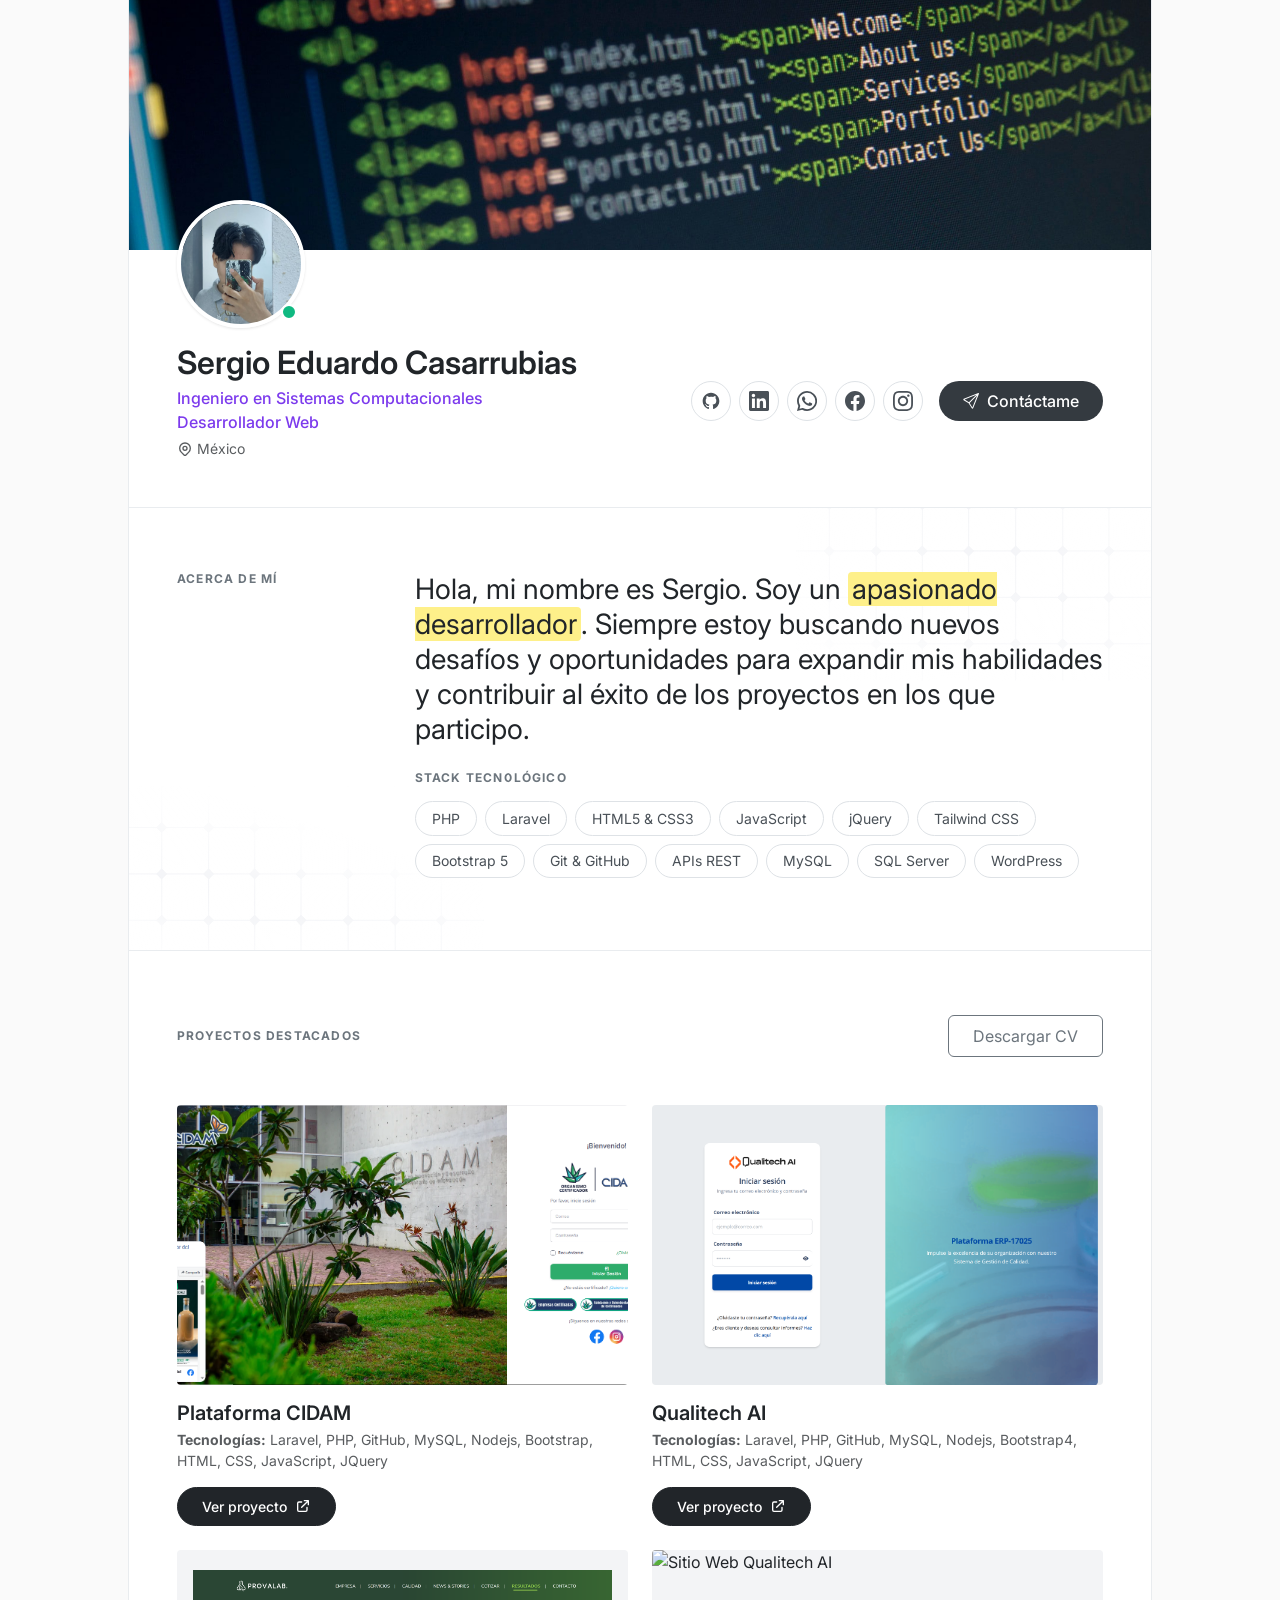
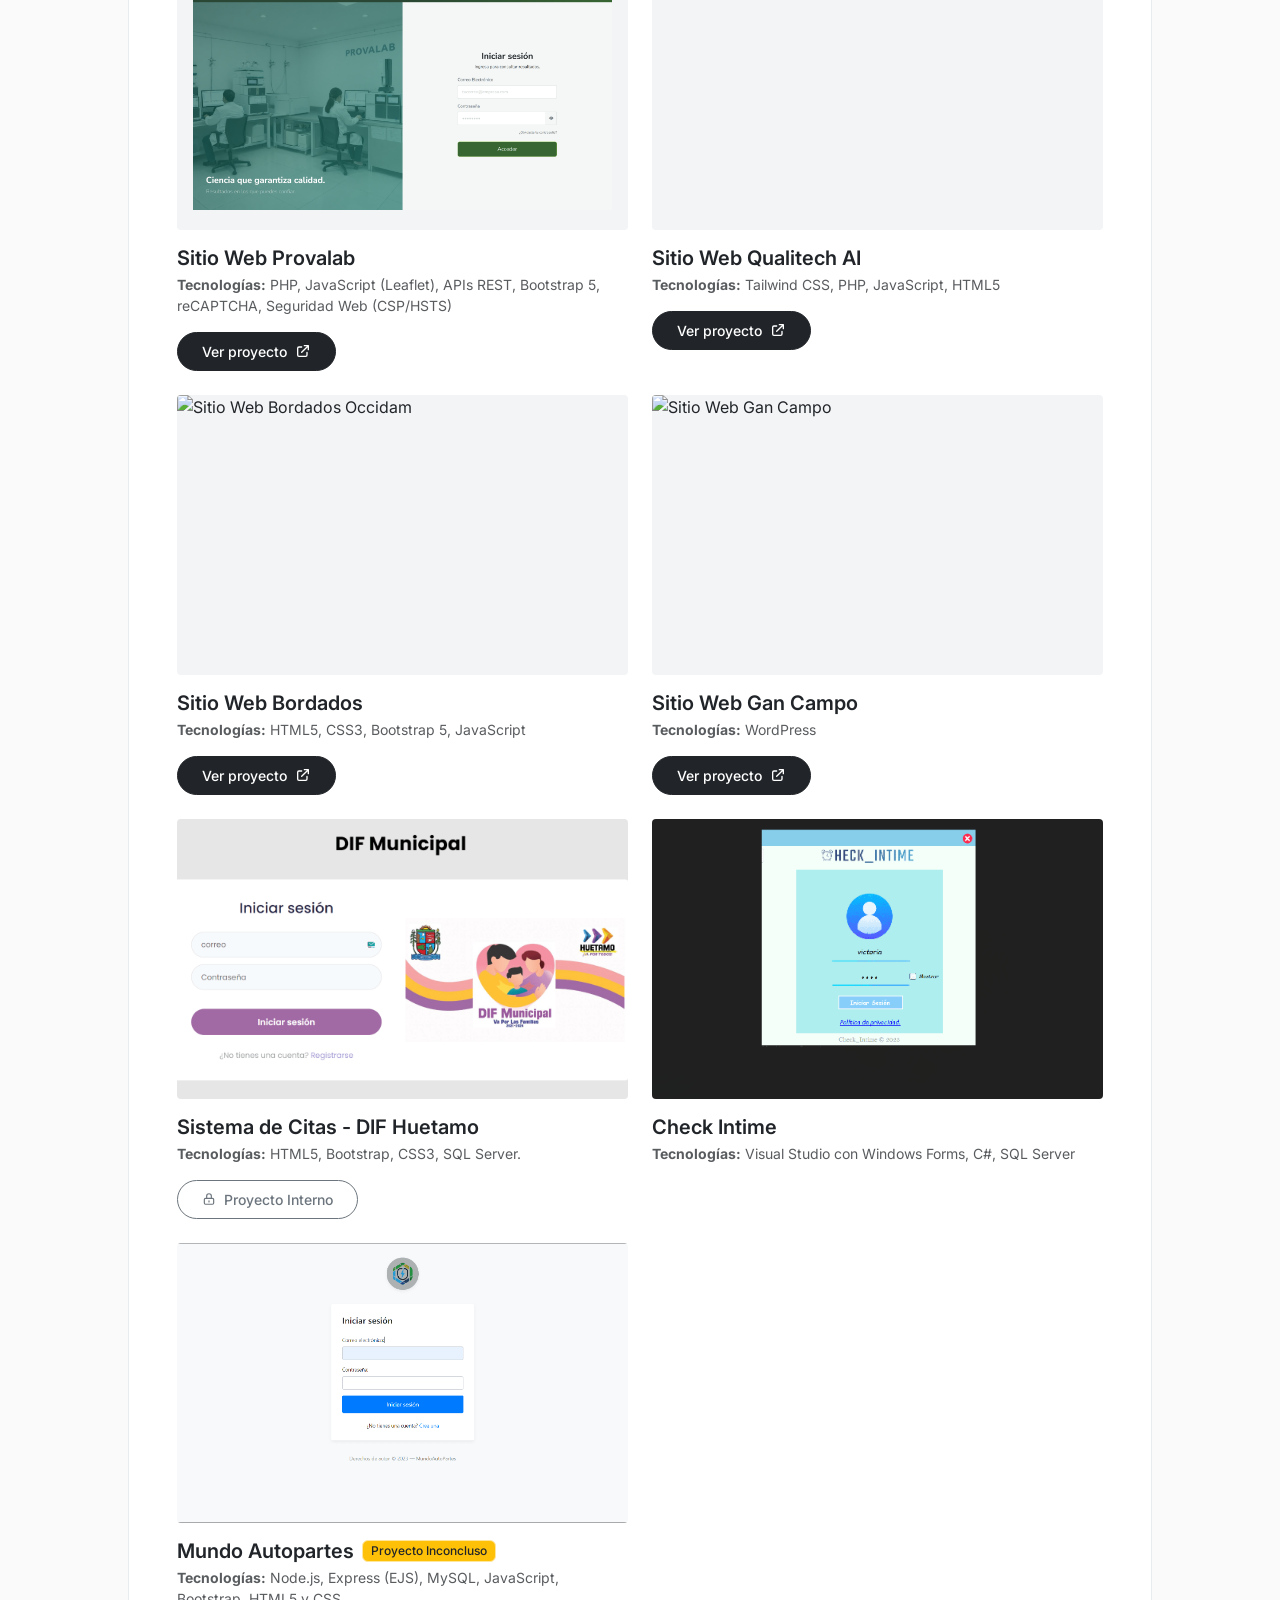
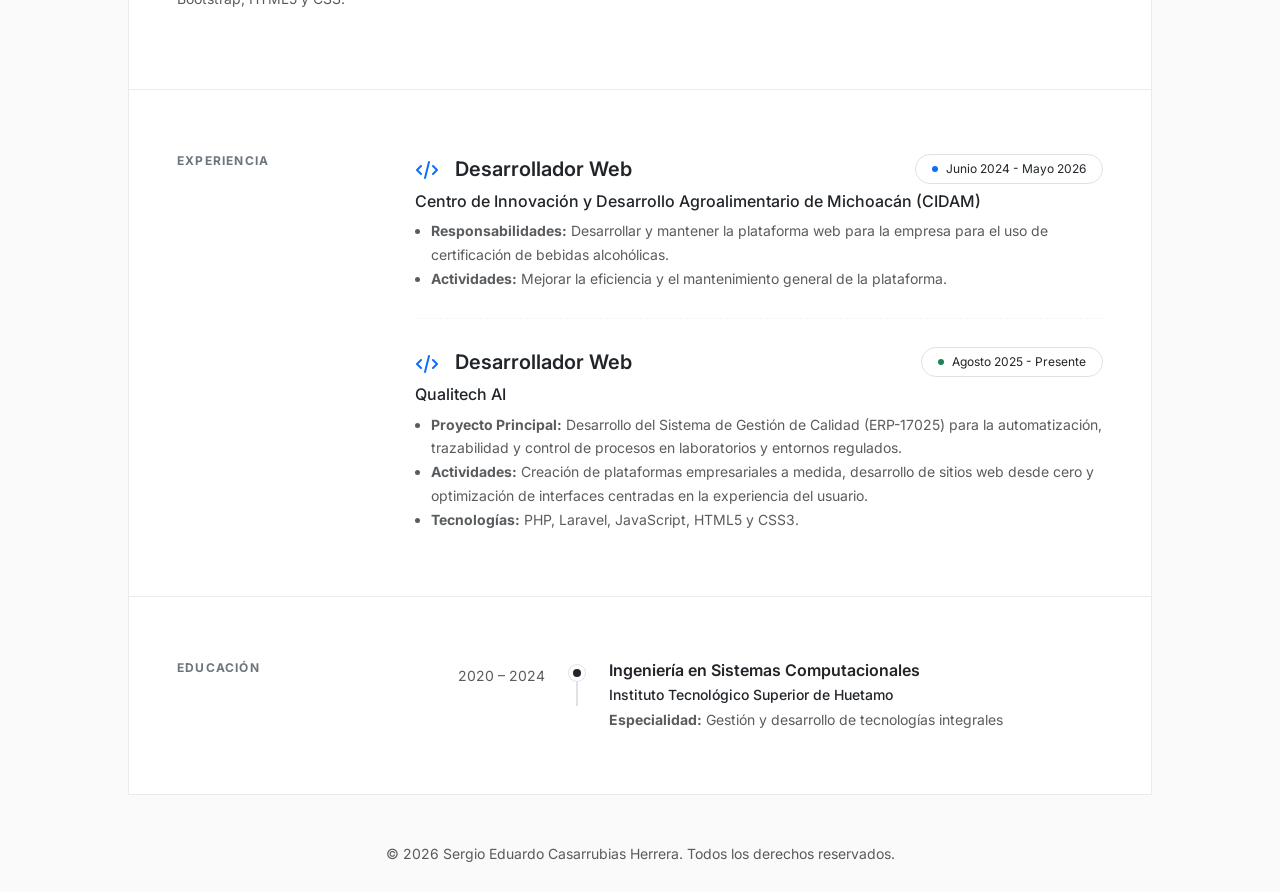
==== index.html @ b7f51602 "style buttons and hover" ====
<!DOCTYPE html>
<html lang="es">

<head>
    <meta charset="UTF-8">
    <meta name="viewport" content="width=device-width, initial-scale=1.0">
    <title>Portafolio - Sergio Eduardo</title>
    <link rel="icon" type="image/png" href="src/images/logo.png">

    <link href="https://cdn.jsdelivr.net/npm/bootstrap@5.3.2/dist/css/bootstrap.min.css" rel="stylesheet">

    <link href="https://fonts.googleapis.com/css2?family=Inter:wght@400;500;600;700&display=swap" rel="stylesheet">
    <link rel="stylesheet" href="src/styles/style.css">


</head>

<body>

    <main class="main-wrapper">

        <section class="border-bottom border-light-subtle">
            <img src="src/images/hero-sec/wallpaperbetter.com_1680x1050 (2).jpg" alt="Banner" class="hero-banner">

            <div class="px-4 px-md-5 pb-5">
                <div class="avatar-wrapper mb-3">
                    <img src="src/images/hero-sec/WhatsApp Image 2026-04-06 at 1.34.43 PM.jpeg" alt="Sergio Eduardo"
                        class="avatar-img rounded-circle">
                    <span class="status-dot rounded-circle"></span>
                </div>

                <div class="d-flex flex-column flex-md-row justify-content-between align-items-md-center gap-4">
                    <div>
                        <h1 class="fs-2 fw-semibold mb-1">Sergio Eduardo Casarrubias</h1>
                        <p class="text-purple fw-medium mb-1">
                            Ingeniero en Sistemas Computacionales <br>Desarrollador Web
                        </p>
                        <!--  <p class="text-purple fw-medium mb-1">Desarrollador Web</p> -->
                        <p class="text-muted small d-flex align-items-center gap-1 mb-0">
                            <svg width="16" height="16" fill="none" stroke="currentColor" viewBox="0 0 24 24">
                                <path stroke-linecap="round" stroke-linejoin="round" stroke-width="2"
                                    d="M17.657 16.657L13.414 20.9a1.998 1.998 0 01-2.827 0l-4.243-4.243a8 8 0 1111.314 0z">
                                </path>
                                <path stroke-linecap="round" stroke-linejoin="round" stroke-width="2"
                                    d="M15 11a3 3 0 11-6 0 3 3 0 016 0z"></path>
                            </svg>
                            México
                        </p>
                    </div>

                    <div class="d-flex align-items-center gap-2 flex-wrap flex-md-nowrap">

                        <a href="https://github.com/Sergio-eduardo500" target="_blank" class="social-btn"
                            title="GitHub">
                            <svg width="20" height="20" fill="currentColor" viewBox="0 0 24 24">
                                <path fill-rule="evenodd" clip-rule="evenodd"
                                    d="M12 2C6.477 2 2 6.477 2 12c0 4.42 2.865 8.166 6.839 9.489.5.092.682-.217.682-.482 0-.237-.008-.866-.013-1.699-2.782.603-3.369-1.34-3.369-1.34-.454-1.156-1.11-1.462-1.11-1.462-.908-.62.069-.608.069-.608 1.003.07 1.531 1.03 1.531 1.03.892 1.529 2.341 1.087 2.91.831.092-.646.35-1.086.636-1.336-2.22-.253-4.555-1.11-4.555-4.943 0-1.091.39-1.984 1.029-2.683-.103-.253-.446-1.27.098-2.647 0 0 .84-.269 2.75 1.025A9.578 9.578 0 0112 6.836c.85.004 1.705.114 2.504.336 1.909-1.294 2.747-1.025 2.747-1.025.546 1.377.203 2.394.1 2.647.64.699 1.028 1.592 1.028 2.683 0 3.842-2.339 4.687-4.566 4.935.359.309.678.919.678 1.852 0 1.336-.012 2.415-.012 2.743 0 .267.18.578.688.48C19.138 20.161 22 16.418 22 12c0-5.523-4.477-10-10-10z" />
                            </svg>
                        </a>

                        <a href="https://linkedin.com/in/sergio-casarrubias500" target="_blank" class="social-btn"
                            title="LinkedIn">
                            <svg width="20" height="20" fill="currentColor" viewBox="0 0 24 24">
                                <path
                                    d="M20.447 20.452h-3.554v-5.569c0-1.328-.027-3.037-1.852-3.037-1.853 0-2.136 1.445-2.136 2.939v5.667H9.351V9h3.414v1.561h.046c.477-.9 1.637-1.85 3.37-1.85 3.601 0 4.267 2.37 4.267 5.455v6.286zM5.337 7.433c-1.144 0-2.063-.926-2.063-2.065 0-1.138.92-2.063 2.063-2.063 1.14 0 2.064.925 2.064 2.063 0 1.139-.925 2.065-2.064 2.065zm1.782 13.019H3.555V9h3.564v11.452zM22.225 0H1.771C.792 0 0 .774 0 1.729v20.542C0 23.227.792 24 1.771 24h20.451C23.2 24 24 23.227 24 22.271V1.729C24 .774 23.2 0 22.222 0h.003z" />
                            </svg>
                        </a>
                        <a href="https://wa.me/5214351205089" target="_blank" class="social-btn" title="WhatsApp">
                            <svg width="20" height="20" fill="currentColor" viewBox="0 0 24 24">
                                <path
                                    d="M20.52 3.48A11.94 11.94 0 0012.06 0C5.4 0 .01 5.39.01 12.05c0 2.12.55 4.18 1.6 6L0 24l6.13-1.6a12.02 12.02 0 005.93 1.52h.01c6.66 0 12.05-5.39 12.05-12.05 0-3.22-1.25-6.25-3.6-8.39zM12.07 21.9h-.01a9.9 9.9 0 01-5.05-1.39l-.36-.21-3.64.95.97-3.55-.24-.37a9.86 9.86 0 01-1.52-5.28C2.22 6.6 6.62 2.2 12.06 2.2c2.65 0 5.14 1.03 7.01 2.9a9.86 9.86 0 012.9 7c0 5.45-4.4 9.85-9.9 9.85zm5.44-7.36c-.3-.15-1.77-.87-2.05-.97-.27-.1-.47-.15-.67.15-.2.3-.77.97-.94 1.17-.17.2-.35.22-.65.07-.3-.15-1.26-.46-2.4-1.46-.89-.79-1.49-1.76-1.67-2.06-.17-.3-.02-.46.13-.61.14-.14.3-.35.45-.52.15-.17.2-.3.3-.5.1-.2.05-.37-.02-.52-.07-.15-.67-1.6-.92-2.2-.24-.58-.49-.5-.67-.51h-.57c-.2 0-.52.07-.8.37-.27.3-1.05 1.02-1.05 2.48s1.08 2.87 1.23 3.07c.15.2 2.12 3.24 5.14 4.54.72.31 1.28.5 1.72.64.72.23 1.38.2 1.9.12.58-.09 1.77-.72 2.02-1.42.25-.7.25-1.3.17-1.42-.07-.12-.27-.2-.57-.35z" />
                            </svg>
                        </a>
                        <a href="https://facebook.com/sergiocasarrubias500" target="_blank" class="social-btn"
                            title="Facebook">
                            <svg width="20" height="20" fill="currentColor" viewBox="0 0 24 24">
                                <path
                                    d="M24 12.073c0-6.627-5.373-12-12-12s-12 5.373-12 12c0 5.99 4.388 10.954 10.125 11.854v-8.385H7.078v-3.47h3.047V9.43c0-3.007 1.792-4.669 4.533-4.669 1.312 0 2.686.235 2.686.235v2.953H15.83c-1.491 0-1.956.925-1.956 1.874v2.25h3.328l-.532 3.47h-2.796v8.385C19.612 23.027 24 18.062 24 12.073z" />
                            </svg>
                        </a>

                        <a href="https://instagram.com/sergiokasa5" target="_blank" class="social-btn"
                            title="Instagram">
                            <svg width="20" height="20" fill="currentColor" viewBox="0 0 24 24">
                                <path
                                    d="M12 2.163c3.204 0 3.584.012 4.85.07 3.252.148 4.771 1.691 4.919 4.919.058 1.265.069 1.645.069 4.849 0 3.205-.012 3.584-.069 4.849-.149 3.225-1.664 4.771-4.919 4.919-1.266.058-1.644.07-4.85.07-3.204 0-3.584-.012-4.849-.07-3.26-.149-4.771-1.699-4.919-4.92-.058-1.265-.07-1.644-.07-4.849 0-3.204.013-3.583.07-4.849.149-3.227 1.664-4.771 4.919-4.919 1.266-.057 1.645-.069 4.849-.069zm0-2.163c-3.259 0-3.667.014-4.947.072-4.358.2-6.78 2.618-6.98 6.98-.059 1.281-.073 1.689-.073 4.948 0 3.259.014 3.668.072 4.948.2 4.358 2.618 6.78 6.98 6.98 1.281.058 1.689.072 4.948.072 3.259 0 3.668-.014 4.948-.072 4.354-.2 6.782-2.618 6.979-6.98.059-1.28.073-1.689.073-4.948 0-3.259-.014-3.667-.072-4.947-.196-4.354-2.617-6.78-6.979-6.98-1.281-.059-1.69-.073-4.949-.073zm0 5.838c-3.403 0-6.162 2.759-6.162 6.162s2.759 6.163 6.162 6.163 6.162-2.759 6.162-6.163c0-3.403-2.759-6.162-6.162-6.162zm0 10.162c-2.209 0-4-1.79-4-4 0-2.209 1.791-4 4-4s4 1.791 4 4c0 2.21-1.791 4-4 4zm6.406-11.845c-.796 0-1.441.645-1.441 1.44s.645 1.44 1.441 1.44c.795 0 1.439-.645 1.439-1.44s-.644-1.44-1.439-1.44z" />
                            </svg>
                        </a>


                       <a href="mailto:sergiocasarrubias500@gmail.com" class="btn-contacto ms-2">
                            <svg width="16" height="16" fill="currentColor" viewBox="0 0 16 16">
                                <path
                                    d="M15.854.146a.5.5 0 0 1 .11.54l-5.819 14.547a.75.75 0 0 1-1.329.124l-3.178-4.995L.643 7.184a.75.75 0 0 1 .124-1.33L15.314.037a.5.5 0 0 1 .54.11ZM6.636 10.07l2.761 4.338L14.13 2.576 6.636 10.07Zm6.787-8.201L1.591 6.602l4.339 2.76 7.494-7.493Z" />
                            </svg>
                            Contáctame
                        </a>
                    </div>

                </div>
            </div>
        </section>

        <section class="section-padding border-bottom border-light-subtle bg-about-me">
            <div class="row">
                <div class="col-12 col-md-3 mb-4 mb-md-0">
                    <h2 class="section-title">
                        Acerca de mí
                    </h2>
                </div>
                <div class="col-12 col-md-9">
                    <p class="fs-3 text-dark lh-sm mb-4">
                        Hola, mi nombre es Sergio. Soy un <span class="bg-highlight">apasionado desarrollador</span>.
                        Siempre estoy buscando nuevos desafíos y oportunidades para expandir mis habilidades y
                        contribuir al éxito de los proyectos en los que participo.
                    </p>

                    <div>
                        <h3 class="section-title mb-3">Stack Tecnológico</h3>
                        <div class="d-flex flex-wrap">
                            <span class="service-tag">PHP</span>
                            <span class="service-tag">Laravel</span>
                            <span class="service-tag">HTML5 & CSS3</span>
                            <span class="service-tag">JavaScript</span>
                            <span class="service-tag">jQuery</span>
                            <span class="service-tag">Tailwind CSS</span>
                            <span class="service-tag">Bootstrap 5</span>
                            <span class="service-tag">Git & GitHub</span>
                            <span class="service-tag">APIs REST</span>
                            <span class="service-tag">MySQL</span>
                            <span class="service-tag">SQL Server</span>
                            <span class="service-tag">WordPress</span>
                        </div>
                    </div>
                </div>
            </div>
        </section>

        <section class="section-padding border-bottom border-light-subtle">
            <div
                class="d-flex flex-column flex-md-row justify-content-between align-items-start align-items-md-center mb-5 gap-3">
                <h2 class="section-title mb-0">Proyectos Destacados</h2>
                <a href="src/docs/CV_Sergio_Eduardo_2026.pdf" download
                    class="btn btn-outline-secondary rounded-2 px-4 py-2 text-decoration-none">
                    Descargar CV
                </a>
            </div>

            <div class="row g-4">

                <div class="col-12 col-md-6 work-card">
                    <div class="work-card-img-wrapper rounded-1 mb-3">
                        <img src="src/images/occidam_login.png" alt="Plataforma CIDAM" class="work-card-img">
                    </div>
                    <h3 class="fs-5 fw-semibold text-dark mb-1">Plataforma CIDAM</h3>
                    <p class="text-muted small mb-3"><strong>Tecnologías:</strong> Laravel, PHP, GitHub, MySQL, Nodejs,
                        Bootstrap, HTML, CSS,
                        JavaScript, JQuery</p>

                    <a href="https://occidam.com/login" target="_blank"
                        class="btn btn-dark rounded-pill btn-sm d-inline-flex align-items-center gap-2 px-4 py-2 text-decoration-none fw-medium">
                        Ver proyecto
                        <svg width="16" height="16" fill="none" stroke="currentColor" stroke-width="2"
                            viewBox="0 0 24 24">
                            <path stroke-linecap="round" stroke-linejoin="round"
                                d="M10 6H6a2 2 0 00-2 2v10a2 2 0 002 2h10a2 2 0 002-2v-4M14 4h6m0 0v6m0-6L10 14"></path>
                        </svg>
                    </a>
                </div>

                <div class="col-12 col-md-6 work-card">
                    <div class="work-card-img-wrapper rounded-1 mb-3">
                        <img src="src/images/qualitechai/sgc.qualitechai.com_login.png" alt="Qualitech AI"
                            class="work-card-img">
                    </div>
                    <h3 class="fs-5 fw-semibold text-dark mb-1">Qualitech AI</h3>
                    <p class="text-muted small mb-3"><strong>Tecnologías:</strong> Laravel, PHP, GitHub, MySQL, Nodejs,
                        Bootstrap4, HTML, CSS,
                        JavaScript, JQuery</p>

                    <a href="https://sgc.qualitechai.com/login" target="_blank"
                        class="btn btn-dark rounded-pill btn-sm d-inline-flex align-items-center gap-2 px-4 py-2 text-decoration-none fw-medium">
                        Ver proyecto
                        <svg width="16" height="16" fill="none" stroke="currentColor" stroke-width="2"
                            viewBox="0 0 24 24">
                            <path stroke-linecap="round" stroke-linejoin="round"
                                d="M10 6H6a2 2 0 00-2 2v10a2 2 0 002 2h10a2 2 0 002-2v-4M14 4h6m0 0v6m0-6L10 14"></path>
                        </svg>
                    </a>
                </div>

                <div class="col-12 col-md-6 work-card">
                    <div class="work-card-img-wrapper rounded-1 mb-3">
                        <img src="src/images/provalab/provalab.occidam.com_login.png" alt="Captura de Provalab"
                            class="work-card-img" style="object-fit: contain; padding: 1rem;">
                    </div>
                    <h3 class="fs-5 fw-semibold text-dark mb-1">Sitio Web Provalab</h3>
                    <p class="text-muted small mb-3">
                        <strong>Tecnologías:</strong> PHP, JavaScript (Leaflet), APIs REST, Bootstrap 5, reCAPTCHA,
                        Seguridad Web (CSP/HSTS)
                    </p>
                    <a href="https://provalab.occidam.com/" target="_blank"
                        class="btn btn-dark rounded-pill btn-sm d-inline-flex align-items-center gap-2 px-4 py-2 text-decoration-none fw-medium">
                        Ver proyecto
                        <svg width="16" height="16" fill="none" stroke="currentColor" stroke-width="2"
                            viewBox="0 0 24 24">
                            <path stroke-linecap="round" stroke-linejoin="round"
                                d="M10 6H6a2 2 0 00-2 2v10a2 2 0 002 2h10a2 2 0 002-2v-4M14 4h6m0 0v6m0-6L10 14"></path>
                        </svg>
                    </a>
                </div>


                <div class="col-12 col-md-6 work-card">
                    <div class="work-card-img-wrapper rounded-1 mb-3">
                        <img src="src/images/qualitechai/qualitechai.com_index.png" alt="Sitio Web Qualitech AI"
                            class="work-card-img">
                    </div>
                    <h3 class="fs-5 fw-semibold text-dark mb-1">Sitio Web Qualitech AI</h3>

                    <p class="text-muted small mb-3">
                        <strong>Tecnologías:</strong> Tailwind CSS, PHP, JavaScript, HTML5
                    </p>

                    <a href="https://qualitechai.com/" target="_blank"
                        class="btn btn-dark rounded-pill btn-sm d-inline-flex align-items-center gap-2 px-4 py-2 text-decoration-none fw-medium">
                        Ver proyecto
                        <svg width="16" height="16" fill="none" stroke="currentColor" stroke-width="2"
                            viewBox="0 0 24 24">
                            <path stroke-linecap="round" stroke-linejoin="round"
                                d="M10 6H6a2 2 0 00-2 2v10a2 2 0 002 2h10a2 2 0 002-2v-4M14 4h6m0 0v6m0-6L10 14"></path>
                        </svg>
                    </a>
                </div>

                <div class="col-12 col-md-6 work-card">
                    <div class="work-card-img-wrapper rounded-1 mb-3">
                        <img src="src/images/bordados/bordados.occidam.com_index.html.png"
                            alt="Sitio Web Bordados Occidam" class="work-card-img">
                    </div>
                    <h3 class="fs-5 fw-semibold text-dark mb-1">Sitio Web Bordados</h3>

                    <p class="text-muted small mb-3">
                        <strong>Tecnologías:</strong> HTML5, CSS3, Bootstrap 5, JavaScript
                    </p>

                    <a href="https://bordados.occidam.com/index.html" target="_blank"
                        class="btn btn-dark rounded-pill btn-sm d-inline-flex align-items-center gap-2 px-4 py-2 text-decoration-none fw-medium">
                        Ver proyecto
                        <svg width="16" height="16" fill="none" stroke="currentColor" stroke-width="2"
                            viewBox="0 0 24 24">
                            <path stroke-linecap="round" stroke-linejoin="round"
                                d="M10 6H6a2 2 0 00-2 2v10a2 2 0 002 2h10a2 2 0 002-2v-4M14 4h6m0 0v6m0-6L10 14"></path>
                        </svg>
                    </a>
                </div>

                <div class="col-12 col-md-6 work-card">
                    <div class="work-card-img-wrapper rounded-1 mb-3">
                        <img src="src/images/gan_campo/gancampo.com.png" alt="Sitio Web Gan Campo"
                            class="work-card-img">
                    </div>
                    <h3 class="fs-5 fw-semibold text-dark mb-1">Sitio Web Gan Campo</h3>

                    <p class="text-muted small mb-3">
                        <strong>Tecnologías:</strong> WordPress
                    </p>

                    <a href="https://gancampo.com/" target="_blank"
                        class="btn btn-dark rounded-pill btn-sm d-inline-flex align-items-center gap-2 px-4 py-2 text-decoration-none fw-medium">
                        Ver proyecto
                        <svg width="16" height="16" fill="none" stroke="currentColor" stroke-width="2"
                            viewBox="0 0 24 24">
                            <path stroke-linecap="round" stroke-linejoin="round"
                                d="M10 6H6a2 2 0 00-2 2v10a2 2 0 002 2h10a2 2 0 002-2v-4M14 4h6m0 0v6m0-6L10 14"></path>
                        </svg>
                    </a>
                </div>

                <div class="col-12 col-md-6 work-card">
                    <div class="work-card-img-wrapper rounded-1 mb-3">
                        <img src="src/images/dif/login-dif.png" alt="Login Sistema DIF" class="work-card-img"
                            style="object-fit: cover;">
                    </div>
                    <h3 class="fs-5 fw-semibold text-dark mb-1">Sistema de Citas - DIF Huetamo</h3>
                    <!-- <p class="text-muted small mb-2">
                        Desarrollo de módulo para el registro y visualización de citas de los diferentes servicios de la
                        institución.
                    </p> -->
                    <p class="text-muted small mb-3">
                        <strong>Tecnologías:</strong> HTML5, Bootstrap, CSS3, SQL Server.
                    </p>
                    <span
                        class="btn btn-outline-secondary rounded-pill btn-sm d-inline-flex align-items-center gap-2 px-4 py-2 text-decoration-none fw-medium">
                        <svg width="14" height="14" fill="none" stroke="currentColor" stroke-width="2"
                            viewBox="0 0 24 24">
                            <path stroke-linecap="round" stroke-linejoin="round"
                                d="M12 15v2m-6 4h12a2 2 0 002-2v-6a2 2 0 00-2-2H6a2 2 0 00-2 2v6a2 2 0 002 2zm10-10V7a4 4 0 00-8 0v4h8z">
                            </path>
                        </svg>
                        Proyecto Interno
                    </span>
                </div>

                <div class="col-12 col-md-6 work-card" role="button">
                    <div class="work-card-img-wrapper rounded-1">
                        <img src="src/images/check/login_S.png" alt="Captura del Proyecto 3" class="work-card-img">
                    </div>
                    <h3 class="fs-5 fw-semibold text-dark mb-1">Check Intime</h3>
                    <p class="text-muted small"><strong>Tecnologías:</strong> Visual Studio con Windows Forms, C#, SQL
                        Server</p>
                    <!-- <a href="https://provalab.occidam.com/" target="_blank"
                        class="btn btn-dark rounded-pill btn-sm d-inline-flex align-items-center gap-2 px-4 py-2 text-decoration-none fw-medium">
                        Ver proyecto
                        <svg width="16" height="16" fill="none" stroke="currentColor" stroke-width="2"
                            viewBox="0 0 24 24">
                            <path stroke-linecap="round" stroke-linejoin="round"
                                d="M10 6H6a2 2 0 00-2 2v10a2 2 0 002 2h10a2 2 0 002-2v-4M14 4h6m0 0v6m0-6L10 14"></path>
                        </svg>
                    </a> -->
                </div>

                <div class="col-12 col-md-6 work-card">
                    <div class="work-card-img-wrapper rounded-1 mb-3">
                        <img src="src/images/Autopartes/login_mundoA.png" alt="Login Mundo Autopartes"
                            class="work-card-img" style="object-fit: cover;">
                    </div>

                    <div class="d-flex align-items-center gap-2 mb-1">
                        <h3 class="fs-5 fw-semibold text-dark mb-0">Mundo Autopartes</h3>
                        <span class="badge bg-warning text-dark border border-warning-subtle small fw-medium">Proyecto
                            Inconcluso</span>
                    </div>

                    <p class="text-muted small mb-3">
                        <strong>Tecnologías:</strong> Node.js, Express (EJS), MySQL, JavaScript, Bootstrap, HTML5 y CSS.
                    </p>

                    <!--  <a href="https://github.com/Sergio-eduardo500/TU_REPOSITORIO" target="_blank"
                        class="btn btn-dark rounded-pill btn-sm d-inline-flex align-items-center gap-2 px-4 py-2 text-decoration-none fw-medium">
                        <svg width="16" height="16" fill="currentColor" viewBox="0 0 24 24">
                            <path fill-rule="evenodd" clip-rule="evenodd"
                                d="M12 2C6.477 2 2 6.477 2 12c0 4.42 2.865 8.166 6.839 9.489.5.092.682-.217.682-.482 0-.237-.008-.866-.013-1.699-2.782.603-3.369-1.34-3.369-1.34-.454-1.156-1.11-1.462-1.11-1.462-.908-.62.069-.608.069-.608 1.003.07 1.531 1.03 1.531 1.03.892 1.529 2.341 1.087 2.91.831.092-.646.35-1.086.636-1.336-2.22-.253-4.555-1.11-4.555-4.943 0-1.091.39-1.984 1.029-2.683-.103-.253-.446-1.27.098-2.647 0 0 .84-.269 2.75 1.025A9.578 9.578 0 0112 6.836c.85.004 1.705.114 2.504.336 1.909-1.294 2.747-1.025 2.747-1.025.546 1.377.203 2.394.1 2.647.64.699 1.028 1.592 1.028 2.683 0 3.842-2.339 4.687-4.566 4.935.359.309.678.919.678 1.852 0 1.336-.012 2.415-.012 2.743 0 .267.18.578.688.48C19.138 20.161 22 16.418 22 12c0-5.523-4.477-10-10-10z" />
                        </svg>
                        Ver código en GitHub
                    </a> -->
                </div>


            </div>

        </section>

        <section class="section-padding border-bottom border-light-subtle">
            <div class="row">
                <div class="col-12 col-md-3 mb-4 mb-md-0">
                    <h2 class="section-title">Experiencia</h2>
                </div>

                <div class="col-12 col-md-9 d-flex flex-column gap-4">
                    <div>
                        <div
                            class="d-flex flex-column flex-md-row justify-content-between align-items-start align-items-md-center mb-2 gap-2">
                            <div class="d-flex align-items-center gap-3">
                                <div class="text-primary" style="width: 24px; height: 24px;">
                                    <svg fill="none" stroke="currentColor" stroke-width="2" viewBox="0 0 24 24">
                                        <path stroke-linecap="round" stroke-linejoin="round"
                                            d="M10 20l4-16m4 4l4 4-4 4M6 16l-4-4 4-4"></path>
                                    </svg>
                                </div>
                                <h3 class="fs-5 fw-semibold mb-0">Desarrollador Web</h3>
                            </div>
                            <span
                                class="badge bg-white text-dark border rounded-pill fw-normal px-3 py-2 d-flex align-items-center gap-2">
                                <span class="bg-primary rounded-circle" style="width: 6px; height: 6px;"></span>
                                Junio 2024 - Mayo 2026
                            </span>
                        </div>

                        <h4 class="fs-6 text-dark mb-2">Centro de Innovación y Desarrollo Agroalimentario de Michoacán
                            (CIDAM)</h4>

                        <ul class="text-muted small ps-3 mb-0" style="line-height: 1.7;">
                            <li><strong>Responsabilidades:</strong> Desarrollar y mantener la plataforma web para la
                                empresa para el uso de certificación de bebidas alcohólicas.</li>
                            <li><strong>Actividades:</strong> Mejorar la eficiencia y el mantenimiento general de la
                                plataforma.</li>
                        </ul>
                    </div>

                    <!-- section 2 -->
                    <hr class="border-secondary border-opacity-25 border-dashed my-1" style="border-style: dashed;">

                    <div>
                        <div
                            class="d-flex flex-column flex-md-row justify-content-between align-items-start align-items-md-center mb-2 gap-2">
                            <div class="d-flex align-items-center gap-3">
                                <div class="text-primary" style="width: 24px; height: 24px;">
                                    <svg fill="none" stroke="currentColor" stroke-width="2" viewBox="0 0 24 24">
                                        <path stroke-linecap="round" stroke-linejoin="round"
                                            d="M10 20l4-16m4 4l4 4-4 4M6 16l-4-4 4-4"></path>
                                    </svg>
                                </div>
                                <h3 class="fs-5 fw-semibold mb-0">Desarrollador Web</h3>
                            </div>
                            <span
                                class="badge bg-white text-dark border rounded-pill fw-normal px-3 py-2 d-flex align-items-center gap-2">
                                <span class="bg-success rounded-circle" style="width: 6px; height: 6px;"></span>
                                Agosto 2025 - Presente </span>
                        </div>
                        <h4 class="fs-6 text-dark mb-2">Qualitech AI</h4>
                        <ul class="text-muted small ps-3 mb-0" style="line-height: 1.7;">
                            <li><strong>Proyecto Principal:</strong> Desarrollo del Sistema de Gestión de Calidad
                                (ERP-17025) para la automatización, trazabilidad y control de procesos en laboratorios y
                                entornos regulados.</li>
                            <li><strong>Actividades:</strong> Creación de plataformas empresariales a medida, desarrollo
                                de sitios web desde cero y optimización de interfaces centradas en la experiencia del
                                usuario.</li>
                            <li><strong>Tecnologías:</strong> PHP, Laravel, JavaScript, HTML5 y CSS3.</li>
                        </ul>
                    </div>

                </div>
            </div>
        </section>


        <section class="section-padding border-bottom border-light-subtle">
            <div class="row">
                <div class="col-12 col-md-3 mb-4 mb-md-0">
                    <h2 class="section-title">Educación</h2>
                </div>
                <div class="col-12 col-md-9 timeline-container">
                    <div class="timeline-line"></div>

                    <div class="d-flex flex-column gap-5">
                        <div class="d-flex flex-column flex-md-row gap-2 gap-md-4">
                            <div class="text-muted small timeline-date text-md-end pt-1"
                                style="width: 130px; flex-shrink: 0;">2020 – 2024</div>
                            <div class="timeline-dot flex-shrink-0"></div>
                            <div>
                                <h4 class="fs-6 fw-semibold mb-1">Ingeniería en Sistemas Computacionales</h4>
                                <p class="text-dark fw-medium small mb-1">Instituto Tecnológico Superior de Huetamo</p>
                                <p class="text-muted small mb-0"><strong>Especialidad:</strong> Gestión y desarrollo de
                                    tecnologías integrales</p>
                            </div>
                        </div>
                    </div>
                </div>
            </div>
        </section>




    </main>
    <footer class="py-4 mt-4 text-center text-muted small">
        <p class="mb-1">&copy; 2026 Sergio Eduardo Casarrubias Herrera. Todos los derechos reservados.</p>
        <p class="mb-0">
        </p>
    </footer>

    <script src="https://cdn.jsdelivr.net/npm/bootstrap@5.3.2/dist/js/bootstrap.bundle.min.js"></script>
</body>

</html>
---- src/styles/style.css ----
body {
    font-family: 'Inter', sans-serif;
    background-color: #fafafa;
}

/* Contenedor principal que simula una página tipo documento */
.main-wrapper {
    max-width: 1024px;
    margin: 0 auto;
    background-color: #ffffff;
    border-left: 1px solid #e9ecef;
    border-right: 1px solid #e9ecef;
    min-height: 100vh;
}
.bg-about-me {
    background-image: url('../images/about-me/about-me-bg.svg');
    background-repeat: no-repeat;
    background-position: center center;
    background-size: cover;
}

/* Hero Image */
.hero-banner {
    height: 250px;
    width: 100%;
    object-fit: cover;
    background-color: #e9ecef;
}

/* Avatar */
.avatar-wrapper {
    margin-top: -64px;
    position: relative;
    display: inline-block;
}

.avatar-img {
    width: 128px;
    height: 128px;
    object-fit: cover;
    border: 4px solid #ffffff;
    box-shadow: 0 1px 3px rgba(0, 0, 0, 0.1);
}

.status-dot {
    width: 16px;
    height: 16px;
    background-color: #10b981;
    border: 2px solid #ffffff;
    position: absolute;
    bottom: 8px;
    right: 8px;
}

/* Tipografía y utilidades personalizadas */
.section-title {
    font-size: 0.75rem;
    font-weight: 700;
    letter-spacing: 0.1em;
    text-transform: uppercase;
    color: #6c757d;
}

.text-purple {
    color: #7C3AED;
}

.bg-highlight {
    background-color: #FEF08A;
    padding: 0 4px;
    border-radius: 4px;
}

.social-btn {
    width: 40px;
    height: 40px;
    display: flex;
    align-items: center;
    justify-content: center;
    border: 1px solid #dee2e6;
    color: #495057;
    border-radius: 50%;
    text-decoration: none;
    transition: all 0.25s ease;
    flex-shrink: 0;
    background: #fff;
}

.social-btn:hover {
    background-color: #f1f3f5;
    color: #212529;
    transform: translateY(-4px) scale(1.08); /* 👈 movimiento */
    box-shadow: 0 8px 18px rgba(0,0,0,0.15); /* 👈 profundidad */
    border-color: #ced4da;
}
.btn-contacto {
    background: #343a40; /* gris oscuro elegante */
    color: #fff;
    border: none;
    border-radius: 50px;
    padding: 0.5rem 1.5rem;
    display: inline-flex;
    align-items: center;
    gap: 0.5rem;
    font-weight: 500;
    text-decoration: none;
    transition: all 0.3s ease;
}

.btn-contacto:hover {
    background: #495057; /* gris más claro */
    transform: translateY(-3px) scale(1.03);
    box-shadow: 0 8px 18px rgba(0,0,0,0.2);
    color: #fff;
}

.btn-contacto:active {
    transform: scale(0.96);
    box-shadow: 0 4px 10px rgba(0,0,0,0.15);
}

.service-tag {
    font-size: 0.875rem;
    color: #495057;
    border: 1px solid #dee2e6;
    padding: 0.35rem 1rem;
    border-radius: 50px;
    display: inline-block;
    margin-right: 0.5rem;
    margin-bottom: 0.5rem;
    transition: all 0.3s ease;
    cursor: pointer;
    background: #fff;
}

.service-tag:hover {
    background: #e9ecef; /* gris suave */
    color: #343a40; /* gris más oscuro */
    border-color: #ced4da;
    transform: translateY(-3px) scale(1.05);
    box-shadow: 0 6px 15px rgba(0,0,0,0.1);
}
/* Tarjetas de Trabajos */
.work-card-img-wrapper {
    background-color: #f3f4f6;
    height: 280px;
    overflow: hidden;
    display: flex;
    align-items: center;
    justify-content: center;
    margin-bottom: 1rem;
}

.work-card-img {
    width: 100%;
    height: 100%;
    object-fit: cover;
    transition: transform 0.3s ease;
}

.work-card:hover .work-card-img {
    transform: scale(1.05);
}

/* Timeline en Educación */
.timeline-container {
    position: relative;
}

.timeline-line {
    position: absolute;
    left: 173px;
    top: 8px;
    bottom: 24px;
    width: 2px;
    background-color: #dee2e6;
}
.timeline-dot {
    width: 16px;
    height: 16px;
    background-color: #212529;
    border: 4px solid #ffffff;
    border-radius: 50%;
    box-shadow: 0 0 0 1px #dee2e6;
    margin-top: 4px;
    position: relative;
    z-index: 2;
}

@media (max-width: 767px) {

    .timeline-line,
    .timeline-dot {
        display: none !important;
    }

    .timeline-date {
        margin-bottom: 0.25rem;
        font-weight: 500;
    }
}

/* Pequeños ajustes de espaciado general */
.section-padding {
    padding: 4rem 2rem;
}

@media (min-width: 768px) {
    .section-padding {
        padding: 4rem 3rem;
    }
}
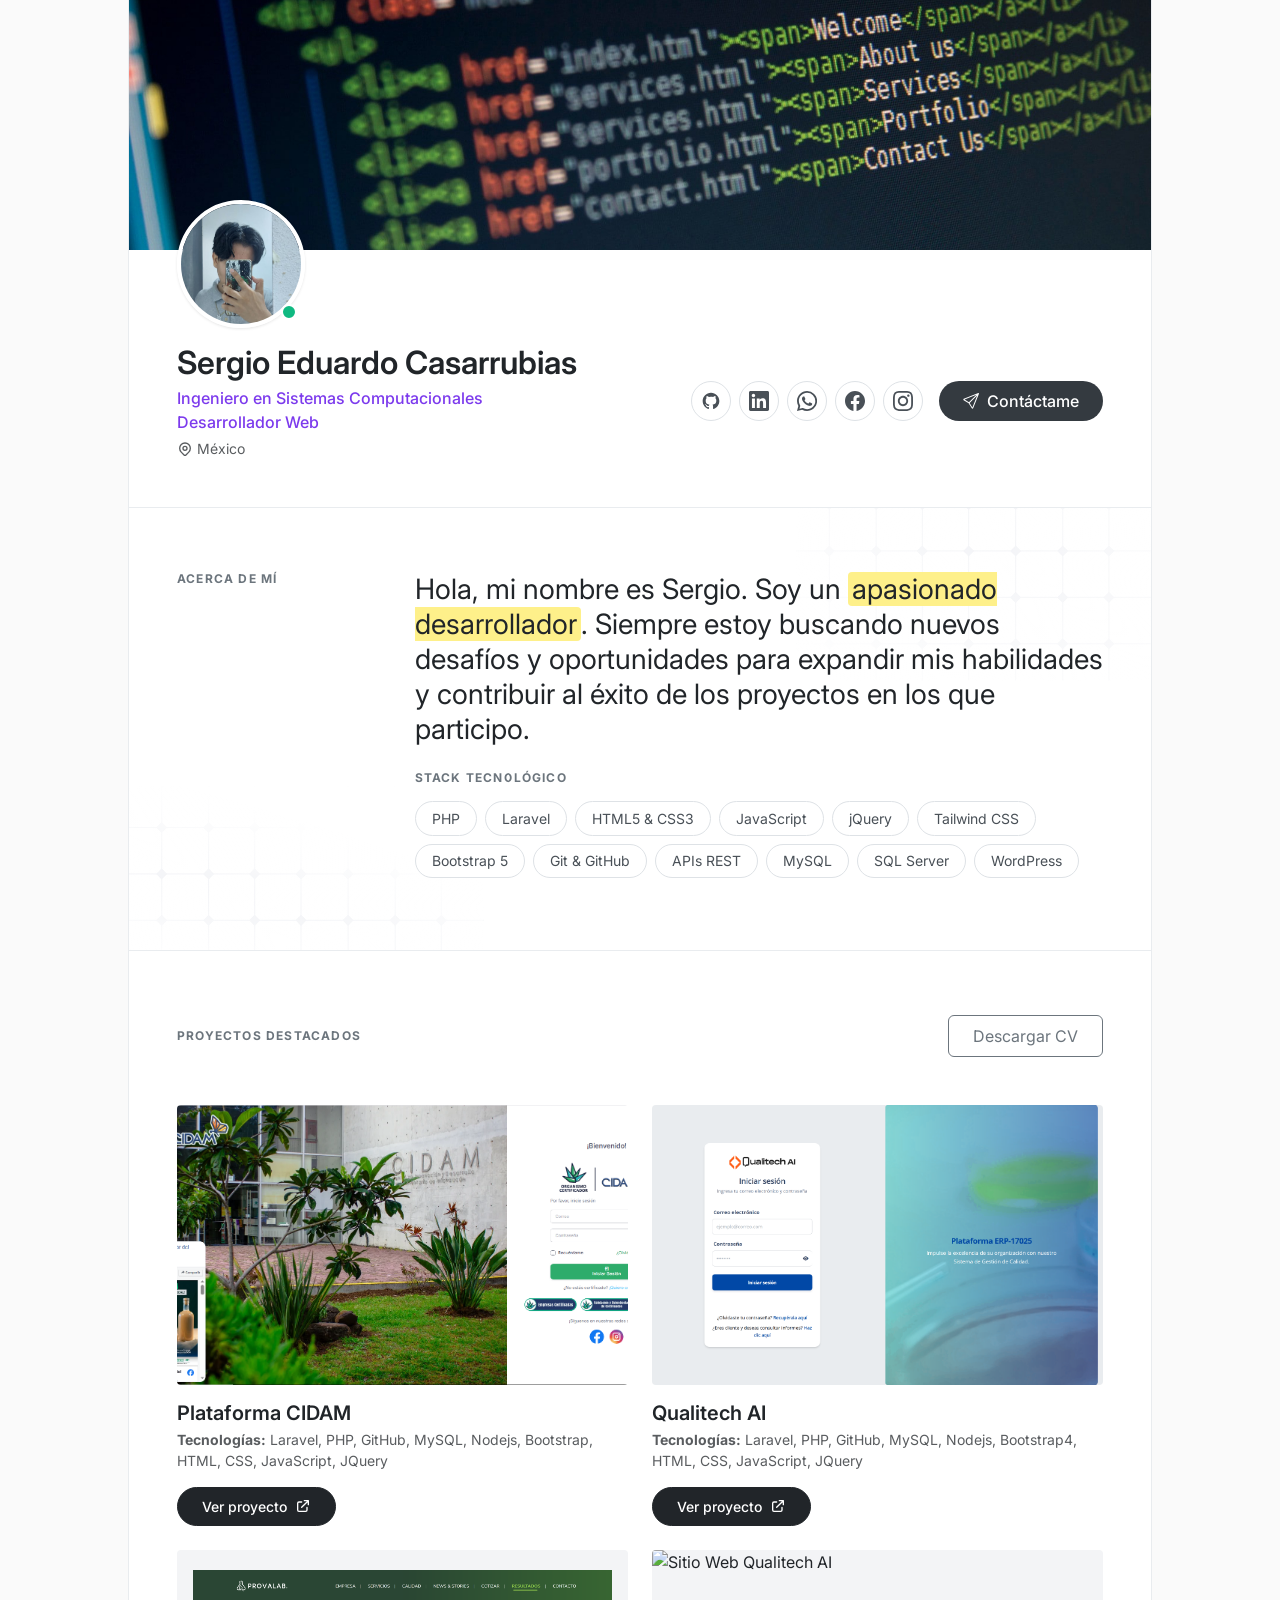
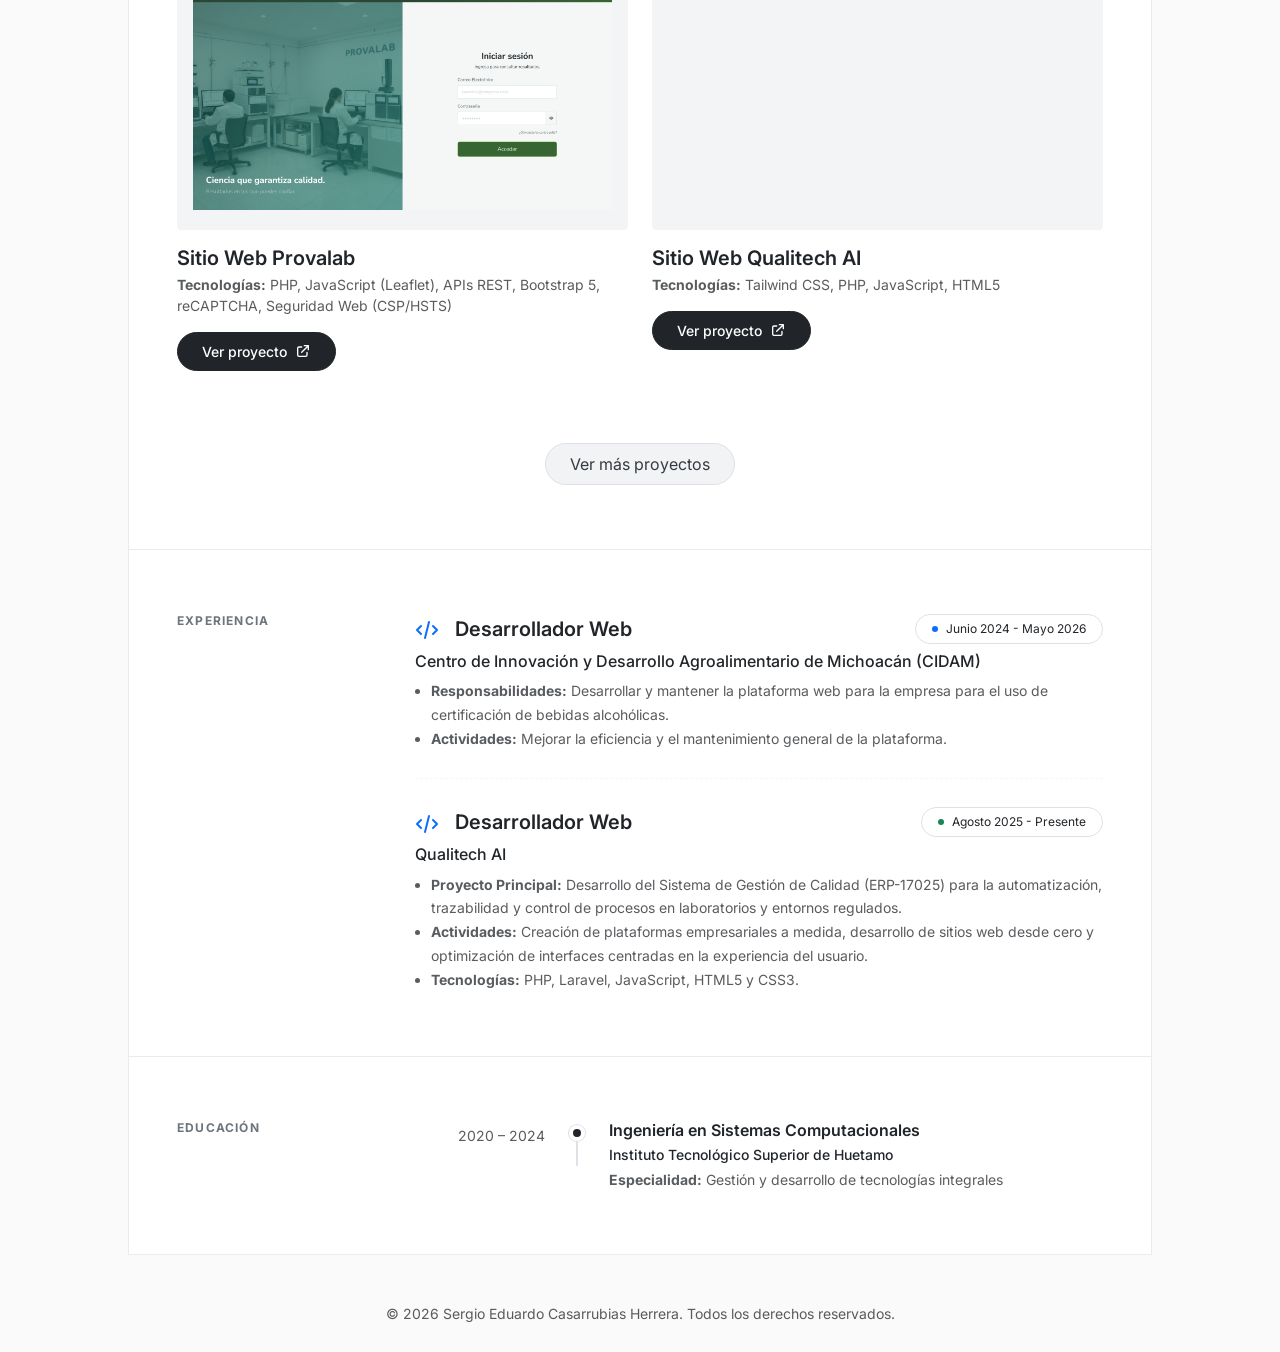
==== commit eb807532: "section ver mas in projects" ====
--- a/index.html
+++ b/index.html
@@ -11,6 +11,7 @@
 
     <link href="https://fonts.googleapis.com/css2?family=Inter:wght@400;500;600;700&display=swap" rel="stylesheet">
     <link rel="stylesheet" href="src/styles/style.css">
+    <script src="src/js/main.js"></script>
 
 
 </head>
@@ -88,7 +89,7 @@
                         </a>
 
 
-                       <a href="mailto:sergiocasarrubias500@gmail.com" class="btn-contacto ms-2">
+                        <a href="mailto:sergiocasarrubias500@gmail.com" class="btn-contacto ms-2">
                             <svg width="16" height="16" fill="currentColor" viewBox="0 0 16 16">
                                 <path
                                     d="M15.854.146a.5.5 0 0 1 .11.54l-5.819 14.547a.75.75 0 0 1-1.329.124l-3.178-4.995L.643 7.184a.75.75 0 0 1 .124-1.33L15.314.037a.5.5 0 0 1 .54.11ZM6.636 10.07l2.761 4.338L14.13 2.576 6.636 10.07Zm6.787-8.201L1.591 6.602l4.339 2.76 7.494-7.493Z" />
@@ -233,7 +234,7 @@
                     </a>
                 </div>
 
-                <div class="col-12 col-md-6 work-card">
+                <div class="col-12 col-md-6 work-card proyecto-extra">
                     <div class="work-card-img-wrapper rounded-1 mb-3">
                         <img src="src/images/bordados/bordados.occidam.com_index.html.png"
                             alt="Sitio Web Bordados Occidam" class="work-card-img">
@@ -255,7 +256,7 @@
                     </a>
                 </div>
 
-                <div class="col-12 col-md-6 work-card">
+                <div class="col-12 col-md-6 work-card proyecto-extra">
                     <div class="work-card-img-wrapper rounded-1 mb-3">
                         <img src="src/images/gan_campo/gancampo.com.png" alt="Sitio Web Gan Campo"
                             class="work-card-img">
@@ -277,7 +278,7 @@
                     </a>
                 </div>
 
-                <div class="col-12 col-md-6 work-card">
+                <div class="col-12 col-md-6 work-card proyecto-extra">
                     <div class="work-card-img-wrapper rounded-1 mb-3">
                         <img src="src/images/dif/login-dif.png" alt="Login Sistema DIF" class="work-card-img"
                             style="object-fit: cover;">
@@ -302,7 +303,7 @@
                     </span>
                 </div>
 
-                <div class="col-12 col-md-6 work-card" role="button">
+                <div class="col-12 col-md-6 work-card proyecto-extra" role="button">
                     <div class="work-card-img-wrapper rounded-1">
                         <img src="src/images/check/login_S.png" alt="Captura del Proyecto 3" class="work-card-img">
                     </div>
@@ -320,7 +321,7 @@
                     </a> -->
                 </div>
 
-                <div class="col-12 col-md-6 work-card">
+                <div class="col-12 col-md-6 work-card proyecto-extra">
                     <div class="work-card-img-wrapper rounded-1 mb-3">
                         <img src="src/images/Autopartes/login_mundoA.png" alt="Login Mundo Autopartes"
                             class="work-card-img" style="object-fit: cover;">
@@ -347,6 +348,12 @@
                 </div>
 
 
+            </div>
+
+            <div class="text-center mt-0">
+                <button id="btnVerMas" class="btn-ver-mas">
+                    Ver más proyectos
+                </button>
             </div>
 
         </section>
--- a/src/styles/style.css
+++ b/src/styles/style.css
@@ -162,6 +162,41 @@
     transform: scale(1.05);
 }
 
+/* section ver mas */
+.proyecto-extra {
+    opacity: 0;
+    transform: translateY(30px) scale(0.98);
+    max-height: 0;
+    overflow: hidden;
+    pointer-events: none;
+    transition: all 0.5s ease;
+}
+
+.proyecto-extra.show {
+    opacity: 1;
+    transform: translateY(0) scale(1);
+    max-height: 600px;
+    pointer-events: auto;
+}
+.btn-ver-mas {
+    background: #f1f3f5;
+    color: #343a40;
+    border: 1px solid #dee2e6;
+    border-radius: 50px;
+    padding: 0.5rem 1.5rem;
+    transition: all 0.3s ease;
+}
+
+.btn-ver-mas:hover {
+    background: #e9ecef;
+    transform: translateY(-2px);
+    box-shadow: 0 6px 15px rgba(0,0,0,0.1);
+}
+
+
+
+
+
 /* Timeline en Educación */
 .timeline-container {
     position: relative;
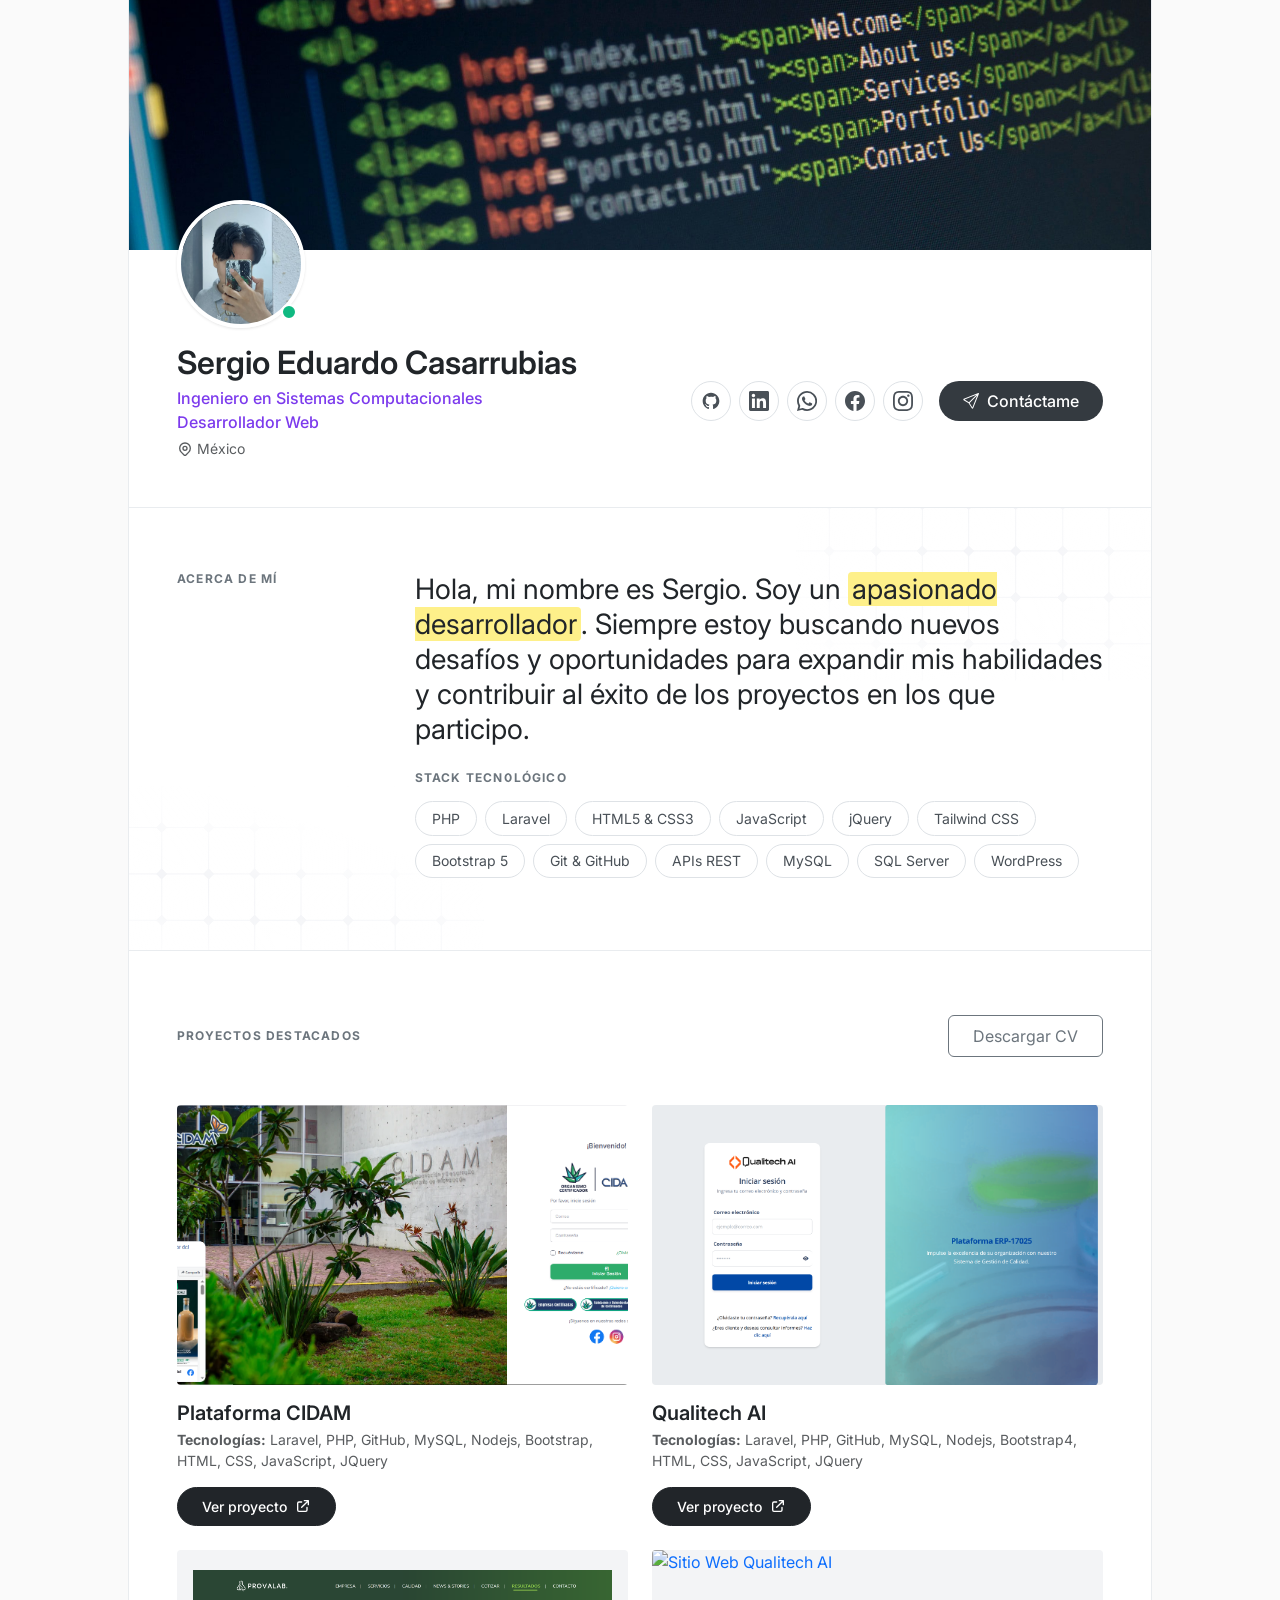
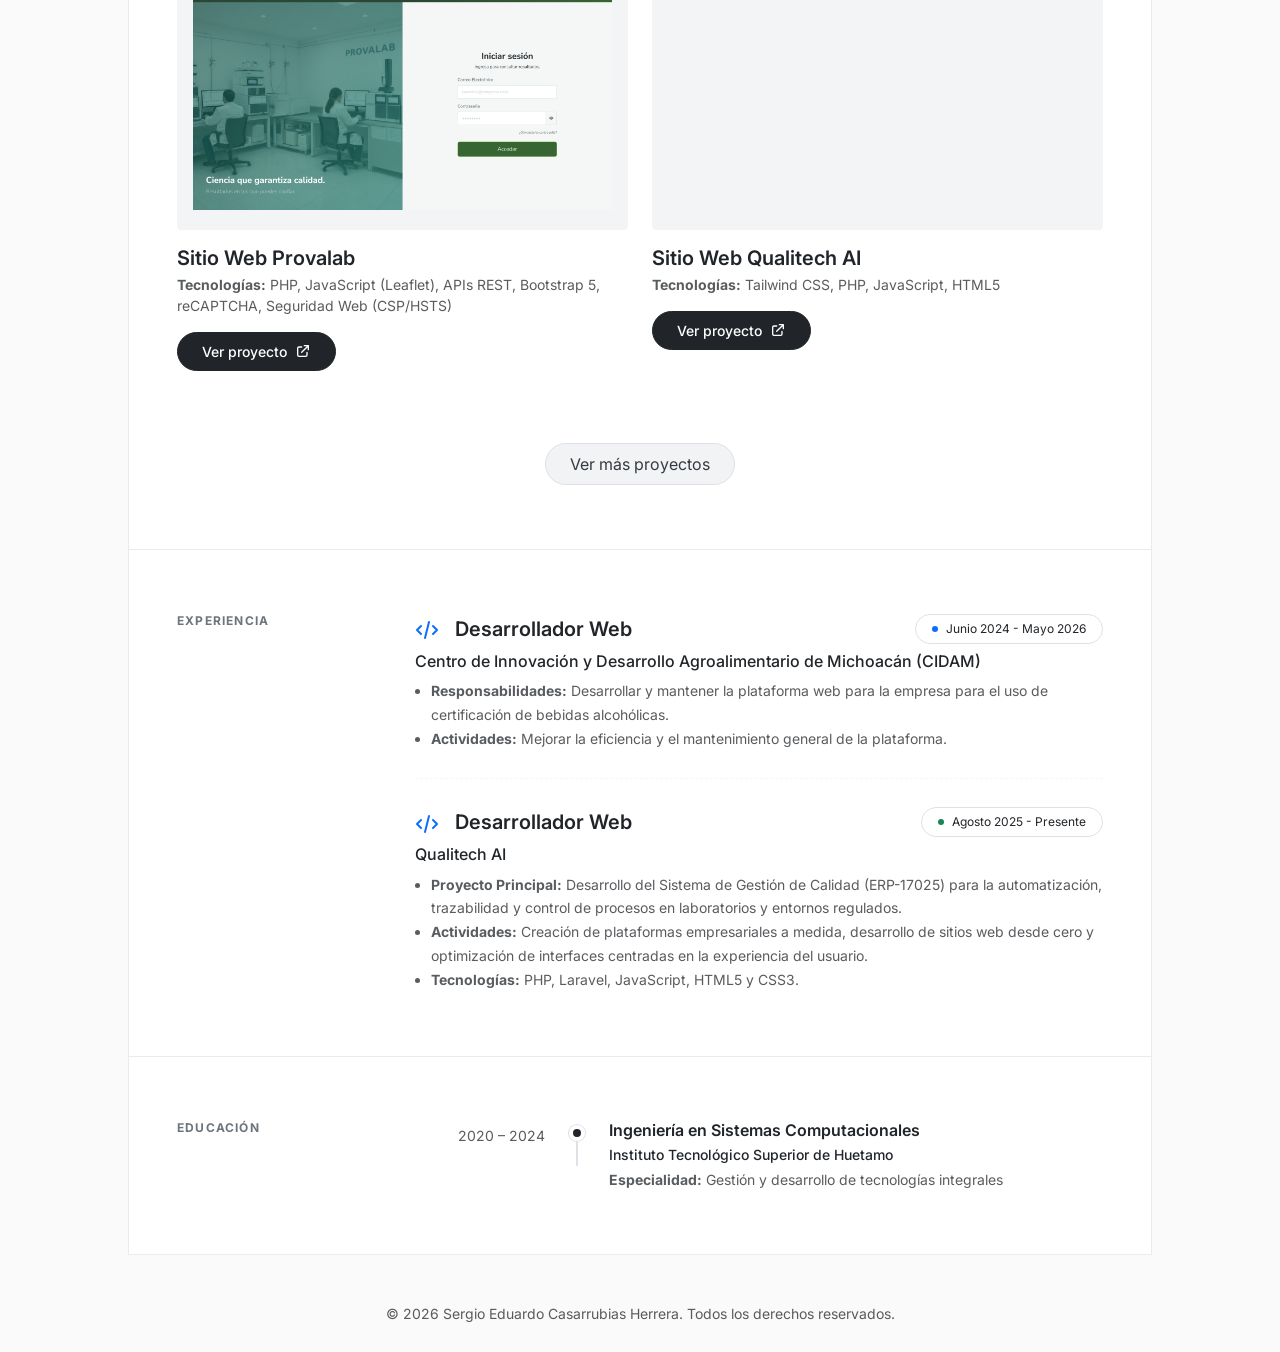
==== commit d369a199: "feat: add project detail page and update project data structure" ====
--- a/index.html
+++ b/index.html
@@ -150,9 +150,15 @@
             <div class="row g-4">
 
                 <div class="col-12 col-md-6 work-card">
-                    <div class="work-card-img-wrapper rounded-1 mb-3">
+                    <!-- <div class="work-card-img-wrapper rounded-1 mb-3">
                         <img src="src/images/occidam_login.png" alt="Plataforma CIDAM" class="work-card-img">
-                    </div>
+                    </div> -->
+                    <a href="detalle.html?id=cidam" class="text-decoration-none d-block">
+                        <div class="work-card-img-wrapper rounded-1 mb-3 hover-zoom"> <img
+                                src="src/images/occidam_login.png" alt="Plataforma CIDAM" class="work-card-img">
+                        </div>
+                    </a>
+
                     <h3 class="fs-5 fw-semibold text-dark mb-1">Plataforma CIDAM</h3>
                     <p class="text-muted small mb-3"><strong>Tecnologías:</strong> Laravel, PHP, GitHub, MySQL, Nodejs,
                         Bootstrap, HTML, CSS,
@@ -170,10 +176,12 @@
                 </div>
 
                 <div class="col-12 col-md-6 work-card">
-                    <div class="work-card-img-wrapper rounded-1 mb-3">
-                        <img src="src/images/qualitechai/sgc.qualitechai.com_login.png" alt="Qualitech AI"
-                            class="work-card-img">
-                    </div>
+                    <a href="detalle.html?id=qualitechai" class="text-decoration-none d-block">
+                        <div class="work-card-img-wrapper rounded-1 mb-3">
+                            <img src="src/images/qualitechai/sgc.qualitechai.com_login.png" alt="Qualitech AI"
+                                class="work-card-img">
+                        </div>
+                    </a>
                     <h3 class="fs-5 fw-semibold text-dark mb-1">Qualitech AI</h3>
                     <p class="text-muted small mb-3"><strong>Tecnologías:</strong> Laravel, PHP, GitHub, MySQL, Nodejs,
                         Bootstrap4, HTML, CSS,
@@ -191,10 +199,13 @@
                 </div>
 
                 <div class="col-12 col-md-6 work-card">
-                    <div class="work-card-img-wrapper rounded-1 mb-3">
-                        <img src="src/images/provalab/provalab.occidam.com_login.png" alt="Captura de Provalab"
-                            class="work-card-img" style="object-fit: contain; padding: 1rem;">
-                    </div>
+                    <a href="detalle.html?id=provalab" class="text-decoration-none d-block">
+                        <div class="work-card-img-wrapper rounded-1 mb-3">
+                            <img src="src/images/provalab/provalab.occidam.com_login.png" alt="Captura de Provalab"
+                                class="work-card-img" style="object-fit: contain; padding: 1rem;">
+                        </div>
+                    </a>
+
                     <h3 class="fs-5 fw-semibold text-dark mb-1">Sitio Web Provalab</h3>
                     <p class="text-muted small mb-3">
                         <strong>Tecnologías:</strong> PHP, JavaScript (Leaflet), APIs REST, Bootstrap 5, reCAPTCHA,
@@ -213,10 +224,12 @@
 
 
                 <div class="col-12 col-md-6 work-card">
-                    <div class="work-card-img-wrapper rounded-1 mb-3">
-                        <img src="src/images/qualitechai/qualitechai.com_index.png" alt="Sitio Web Qualitech AI"
-                            class="work-card-img">
-                    </div>
+                    <a href="detalle.html?id=sitio-qualitechai" class="text-decoration-none d-block">
+                        <div class="work-card-img-wrapper rounded-1 mb-3">
+                            <img src="src/images/qualitechai/qualitechai.com_index.png" alt="Sitio Web Qualitech AI"
+                                class="work-card-img">
+                        </div>
+                    </a>
                     <h3 class="fs-5 fw-semibold text-dark mb-1">Sitio Web Qualitech AI</h3>
 
                     <p class="text-muted small mb-3">
@@ -235,10 +248,14 @@
                 </div>
 
                 <div class="col-12 col-md-6 work-card proyecto-extra">
-                    <div class="work-card-img-wrapper rounded-1 mb-3">
-                        <img src="src/images/bordados/bordados.occidam.com_index.html.png"
-                            alt="Sitio Web Bordados Occidam" class="work-card-img">
-                    </div>
+                    <a href="detalle.html?id=sitio-bordados" class="text-decoration-none d-block">
+                        <div class="work-card-img-wrapper rounded-1 mb-3">
+                            <img src="src/images/bordados/bordados.occidam.com_index.html.png"
+                                alt="Sitio Web Bordados Occidam" class="work-card-img">
+                        </div>
+                    </a>
+
+
                     <h3 class="fs-5 fw-semibold text-dark mb-1">Sitio Web Bordados</h3>
 
                     <p class="text-muted small mb-3">
@@ -257,10 +274,12 @@
                 </div>
 
                 <div class="col-12 col-md-6 work-card proyecto-extra">
-                    <div class="work-card-img-wrapper rounded-1 mb-3">
-                        <img src="src/images/gan_campo/gancampo.com.png" alt="Sitio Web Gan Campo"
-                            class="work-card-img">
-                    </div>
+                    <a href="detalle.html?id=sitio-gan-campo" class="text-decoration-none d-block">
+                        <div class="work-card-img-wrapper rounded-1 mb-3">
+                            <img src="src/images/gan_campo/gancampo.com.png" alt="Sitio Web Gan Campo"
+                                class="work-card-img">
+                        </div>
+                    </a>
                     <h3 class="fs-5 fw-semibold text-dark mb-1">Sitio Web Gan Campo</h3>
 
                     <p class="text-muted small mb-3">
@@ -279,10 +298,12 @@
                 </div>
 
                 <div class="col-12 col-md-6 work-card proyecto-extra">
-                    <div class="work-card-img-wrapper rounded-1 mb-3">
-                        <img src="src/images/dif/login-dif.png" alt="Login Sistema DIF" class="work-card-img"
-                            style="object-fit: cover;">
-                    </div>
+                    <a href="detalle.html?id=sistema-citas-dif" class="text-decoration-none d-block">
+                        <div class="work-card-img-wrapper rounded-1 mb-3">
+                            <img src="src/images/dif/login-dif.png" alt="Login Sistema DIF" class="work-card-img"
+                                style="object-fit: cover;">
+                        </div>
+                    </a>
                     <h3 class="fs-5 fw-semibold text-dark mb-1">Sistema de Citas - DIF Huetamo</h3>
                     <!-- <p class="text-muted small mb-2">
                         Desarrollo de módulo para el registro y visualización de citas de los diferentes servicios de la
@@ -304,9 +325,11 @@
                 </div>
 
                 <div class="col-12 col-md-6 work-card proyecto-extra" role="button">
-                    <div class="work-card-img-wrapper rounded-1">
-                        <img src="src/images/check/login_S.png" alt="Captura del Proyecto 3" class="work-card-img">
-                    </div>
+                    <a href="detalle.html?id=check-intime" class="text-decoration-none d-block">
+                        <div class="work-card-img-wrapper rounded-1">
+                            <img src="src/images/check/login_S.png" alt="Captura del Proyecto 3" class="work-card-img">
+                        </div>
+                    </a>
                     <h3 class="fs-5 fw-semibold text-dark mb-1">Check Intime</h3>
                     <p class="text-muted small"><strong>Tecnologías:</strong> Visual Studio con Windows Forms, C#, SQL
                         Server</p>
@@ -322,10 +345,12 @@
                 </div>
 
                 <div class="col-12 col-md-6 work-card proyecto-extra">
-                    <div class="work-card-img-wrapper rounded-1 mb-3">
-                        <img src="src/images/Autopartes/login_mundoA.png" alt="Login Mundo Autopartes"
-                            class="work-card-img" style="object-fit: cover;">
-                    </div>
+                    <a href="detalle.html?id=login-mundo-autopartes" class="text-decoration-none d-block">
+                        <div class="work-card-img-wrapper rounded-1 mb-3">
+                            <img src="src/images/Autopartes/login_mundoA.png" alt="Login Mundo Autopartes"
+                                class="work-card-img" style="object-fit: cover;">
+                        </div>
+                    </a>
 
                     <div class="d-flex align-items-center gap-2 mb-1">
                         <h3 class="fs-5 fw-semibold text-dark mb-0">Mundo Autopartes</h3>
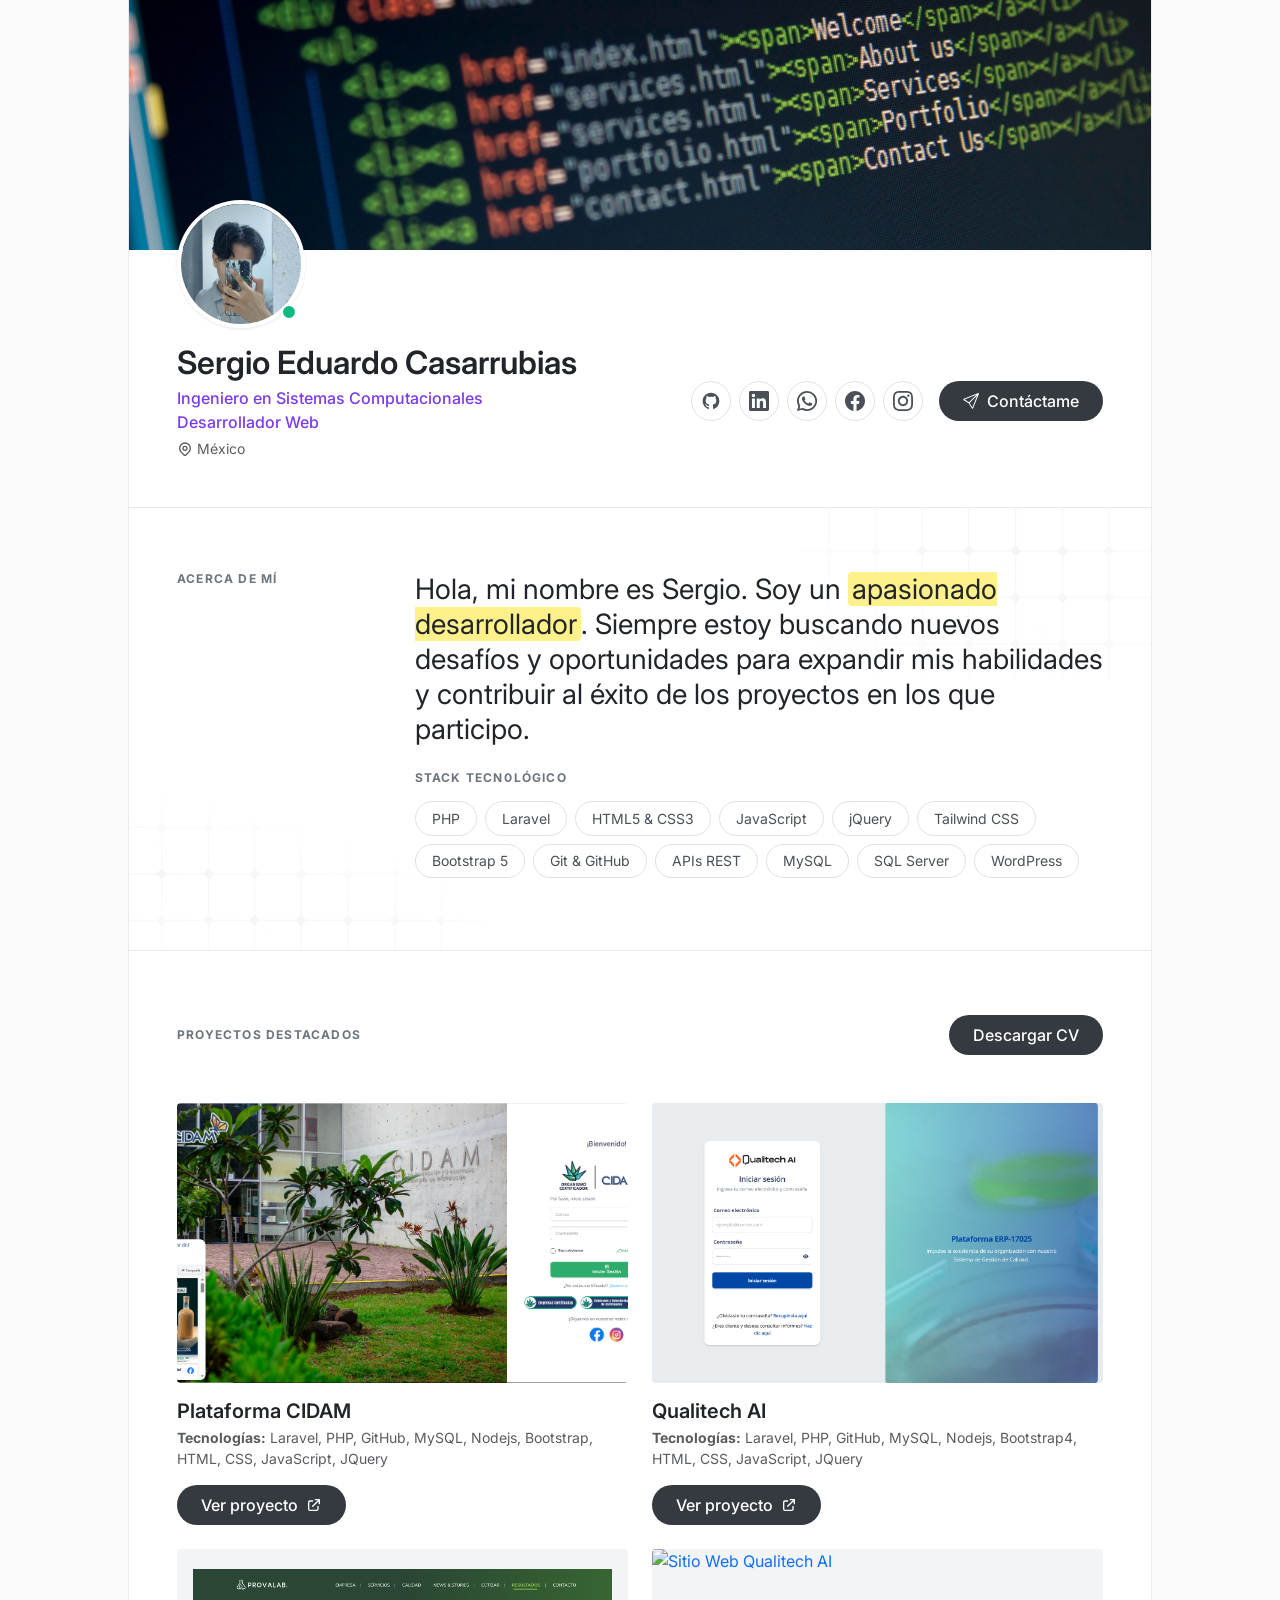
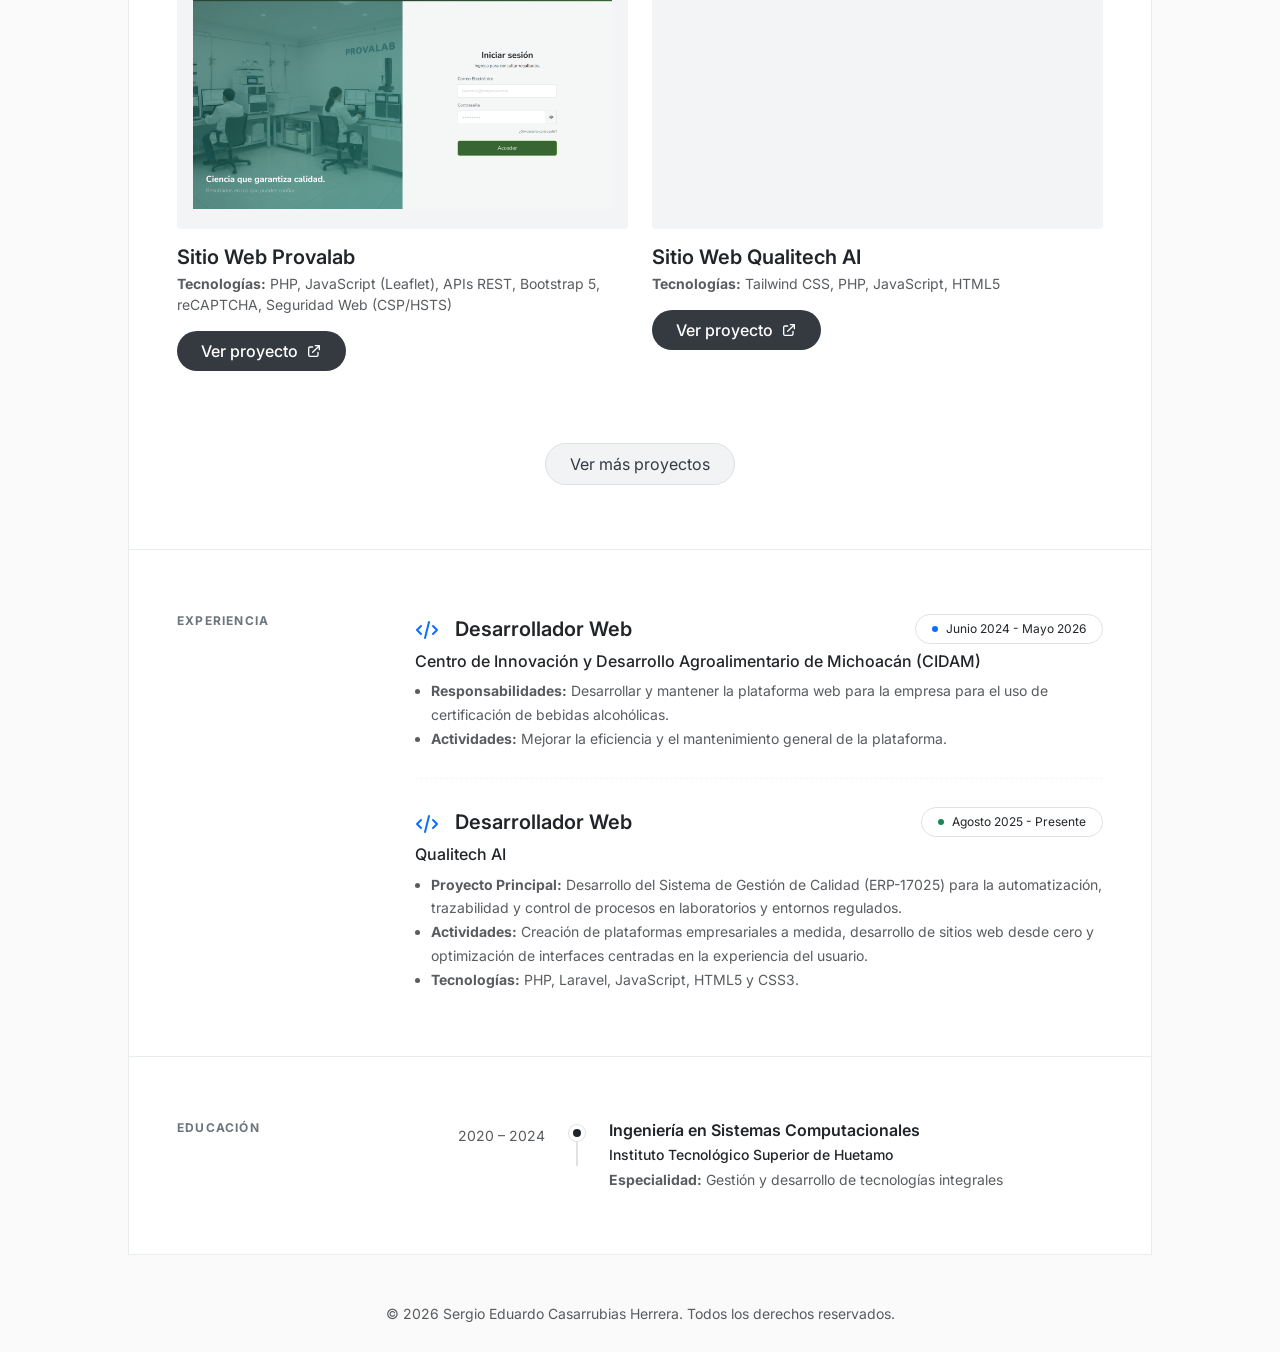
==== commit d11d4227: "Refactor code structure for improved readability and maintainability" ====
--- a/index.html
+++ b/index.html
@@ -5,13 +5,39 @@
     <meta charset="UTF-8">
     <meta name="viewport" content="width=device-width, initial-scale=1.0">
     <title>Portafolio - Sergio Eduardo</title>
-    <link rel="icon" type="image/png" href="src/images/logo.png">
+    <meta name="description"
+        content="Portafolio de Sergio Eduardo Casarrubias, desarrollador web especializado en Laravel, PHP y Bootstrap.">
+    <meta name="keywords"
+        content="desarrollador web México, Laravel developer, PHP, Bootstrap 5, programador backend, portafolio desarrollador">
+    <meta name="author" content="Sergio Eduardo Casarrubias">
+
+    <meta property="og:image:width" content="1200">
+    <meta property="og:image:height" content="630">
+    <meta property="og:locale" content="es_MX">
+    <meta property="og:site_name" content="Portafolio Sergio Eduardo">
+    <meta property="og:title" content="Sergio Eduardo | Desarrollador Web">
+    <meta property="og:description"
+        content="Portafolio profesional con proyectos en Laravel, PHP y desarrollo web moderno.">
+    <meta property="og:image" content="https://sergio-eduardo500.github.io/porta/src/images/logo.png">
+    <meta property="og:url" content="https://sergio-eduardo500.github.io/porta/">
+    <meta property="og:type" content="website">
+
+    <meta name="twitter:card" content="summary_large_image">
+    <meta name="twitter:title" content="Sergio Eduardo | Desarrollador Web">
+    <meta name="twitter:description" content="Portafolio profesional con proyectos en Laravel y PHP.">
+    <meta name="twitter:image" content="https://sergio-eduardo500.github.io/porta/src/images/logo.png">
+
+    <meta name="robots" content="index, follow">
+    <meta name="theme-color" content="#A1A1A1">
+
+    <link rel="canonical" href="https://sergio-eduardo500.github.io/porta/">
+    <link rel="apple-touch-icon" href="src/images/logo.png">
+    <link rel="icon" href="src/images/logo.png" type="image/png">
 
     <link href="https://cdn.jsdelivr.net/npm/bootstrap@5.3.2/dist/css/bootstrap.min.css" rel="stylesheet">
 
     <link href="https://fonts.googleapis.com/css2?family=Inter:wght@400;500;600;700&display=swap" rel="stylesheet">
     <link rel="stylesheet" href="src/styles/style.css">
-    <script src="src/js/main.js"></script>
 
 
 </head>
@@ -142,7 +168,7 @@
                 class="d-flex flex-column flex-md-row justify-content-between align-items-start align-items-md-center mb-5 gap-3">
                 <h2 class="section-title mb-0">Proyectos Destacados</h2>
                 <a href="src/docs/CV_Sergio_Eduardo_2026.pdf" download
-                    class="btn btn-outline-secondary rounded-2 px-4 py-2 text-decoration-none">
+                    class="btn-contacto rounded-5 px-4 py-2 text-decoration-none">
                     Descargar CV
                 </a>
             </div>
@@ -165,7 +191,7 @@
                         JavaScript, JQuery</p>
 
                     <a href="https://occidam.com/login" target="_blank"
-                        class="btn btn-dark rounded-pill btn-sm d-inline-flex align-items-center gap-2 px-4 py-2 text-decoration-none fw-medium">
+                        class="btn-contacto rounded-pill btn-sm d-inline-flex align-items-center gap-2 px-4 py-2 text-decoration-none fw-medium">
                         Ver proyecto
                         <svg width="16" height="16" fill="none" stroke="currentColor" stroke-width="2"
                             viewBox="0 0 24 24">
@@ -188,7 +214,7 @@
                         JavaScript, JQuery</p>
 
                     <a href="https://sgc.qualitechai.com/login" target="_blank"
-                        class="btn btn-dark rounded-pill btn-sm d-inline-flex align-items-center gap-2 px-4 py-2 text-decoration-none fw-medium">
+                        class="btn-contacto rounded-pill btn-sm d-inline-flex align-items-center gap-2 px-4 py-2 text-decoration-none fw-medium">
                         Ver proyecto
                         <svg width="16" height="16" fill="none" stroke="currentColor" stroke-width="2"
                             viewBox="0 0 24 24">
@@ -212,7 +238,7 @@
                         Seguridad Web (CSP/HSTS)
                     </p>
                     <a href="https://provalab.occidam.com/" target="_blank"
-                        class="btn btn-dark rounded-pill btn-sm d-inline-flex align-items-center gap-2 px-4 py-2 text-decoration-none fw-medium">
+                        class="btn-contacto rounded-pill btn-sm d-inline-flex align-items-center gap-2 px-4 py-2 text-decoration-none fw-medium">
                         Ver proyecto
                         <svg width="16" height="16" fill="none" stroke="currentColor" stroke-width="2"
                             viewBox="0 0 24 24">
@@ -237,7 +263,7 @@
                     </p>
 
                     <a href="https://qualitechai.com/" target="_blank"
-                        class="btn btn-dark rounded-pill btn-sm d-inline-flex align-items-center gap-2 px-4 py-2 text-decoration-none fw-medium">
+                        class="btn-contacto rounded-pill btn-sm d-inline-flex align-items-center gap-2 px-4 py-2 text-decoration-none fw-medium">
                         Ver proyecto
                         <svg width="16" height="16" fill="none" stroke="currentColor" stroke-width="2"
                             viewBox="0 0 24 24">
@@ -263,7 +289,7 @@
                     </p>
 
                     <a href="https://bordados.occidam.com/index.html" target="_blank"
-                        class="btn btn-dark rounded-pill btn-sm d-inline-flex align-items-center gap-2 px-4 py-2 text-decoration-none fw-medium">
+                        class="btn-contacto rounded-pill btn-sm d-inline-flex align-items-center gap-2 px-4 py-2 text-decoration-none fw-medium">
                         Ver proyecto
                         <svg width="16" height="16" fill="none" stroke="currentColor" stroke-width="2"
                             viewBox="0 0 24 24">
@@ -287,7 +313,7 @@
                     </p>
 
                     <a href="https://gancampo.com/" target="_blank"
-                        class="btn btn-dark rounded-pill btn-sm d-inline-flex align-items-center gap-2 px-4 py-2 text-decoration-none fw-medium">
+                        class="btn-contacto rounded-pill btn-sm d-inline-flex align-items-center gap-2 px-4 py-2 text-decoration-none fw-medium">
                         Ver proyecto
                         <svg width="16" height="16" fill="none" stroke="currentColor" stroke-width="2"
                             viewBox="0 0 24 24">
@@ -305,23 +331,18 @@
                         </div>
                     </a>
                     <h3 class="fs-5 fw-semibold text-dark mb-1">Sistema de Citas - DIF Huetamo</h3>
-                    <!-- <p class="text-muted small mb-2">
-                        Desarrollo de módulo para el registro y visualización de citas de los diferentes servicios de la
-                        institución.
-                    </p> -->
+                   
                     <p class="text-muted small mb-3">
-                        <strong>Tecnologías:</strong> HTML5, Bootstrap, CSS3, SQL Server.
-                    </p>
-                    <span
-                        class="btn btn-outline-secondary rounded-pill btn-sm d-inline-flex align-items-center gap-2 px-4 py-2 text-decoration-none fw-medium">
-                        <svg width="14" height="14" fill="none" stroke="currentColor" stroke-width="2"
-                            viewBox="0 0 24 24">
-                            <path stroke-linecap="round" stroke-linejoin="round"
-                                d="M12 15v2m-6 4h12a2 2 0 002-2v-6a2 2 0 00-2-2H6a2 2 0 00-2 2v6a2 2 0 002 2zm10-10V7a4 4 0 00-8 0v4h8z">
-                            </path>
-                        </svg>
-                        Proyecto Interno
-                    </span>
+                        <strong>Tecnologías:</strong> HTML5, Bootstrap, CSS3, SQL Server
+                    </p>
+                    <a href="https://github.com/Sergio-eduardo500/AppDIF-Huetamo.git" target="_blank"
+                        class="btn-contacto rounded-pill btn-sm d-inline-flex align-items-center gap-2 px-4 py-2 text-decoration-none fw-medium">
+                        <svg width="16" height="16" fill="currentColor" viewBox="0 0 24 24">
+                            <path fill-rule="evenodd" clip-rule="evenodd"
+                                d="M12 2C6.477 2 2 6.477 2 12c0 4.42 2.865 8.166 6.839 9.489.5.092.682-.217.682-.482 0-.237-.008-.866-.013-1.699-2.782.603-3.369-1.34-3.369-1.34-.454-1.156-1.11-1.462-1.11-1.462-.908-.62.069-.608.069-.608 1.003.07 1.531 1.03 1.531 1.03.892 1.529 2.341 1.087 2.91.831.092-.646.35-1.086.636-1.336-2.22-.253-4.555-1.11-4.555-4.943 0-1.091.39-1.984 1.029-2.683-.103-.253-.446-1.27.098-2.647 0 0 .84-.269 2.75 1.025A9.578 9.578 0 0112 6.836c.85.004 1.705.114 2.504.336 1.909-1.294 2.747-1.025 2.747-1.025.546 1.377.203 2.394.1 2.647.64.699 1.028 1.592 1.028 2.683 0 3.842-2.339 4.687-4.566 4.935.359.309.678.919.678 1.852 0 1.336-.012 2.415-.012 2.743 0 .267.18.578.688.48C19.138 20.161 22 16.418 22 12c0-5.523-4.477-10-10-10z" />
+                        </svg>
+                        Ver en GitHub
+                    </a> 
                 </div>
 
                 <div class="col-12 col-md-6 work-card proyecto-extra" role="button">
@@ -333,19 +354,18 @@
                     <h3 class="fs-5 fw-semibold text-dark mb-1">Check Intime</h3>
                     <p class="text-muted small"><strong>Tecnologías:</strong> Visual Studio con Windows Forms, C#, SQL
                         Server</p>
-                    <!-- <a href="https://provalab.occidam.com/" target="_blank"
-                        class="btn btn-dark rounded-pill btn-sm d-inline-flex align-items-center gap-2 px-4 py-2 text-decoration-none fw-medium">
-                        Ver proyecto
-                        <svg width="16" height="16" fill="none" stroke="currentColor" stroke-width="2"
-                            viewBox="0 0 24 24">
-                            <path stroke-linecap="round" stroke-linejoin="round"
-                                d="M10 6H6a2 2 0 00-2 2v10a2 2 0 002 2h10a2 2 0 002-2v-4M14 4h6m0 0v6m0-6L10 14"></path>
-                        </svg>
-                    </a> -->
+                     <a href="https://github.com/Sergio-eduardo500/check-intime.git" target="_blank"
+                        class="btn-contacto rounded-pill btn-sm d-inline-flex align-items-center gap-2 px-4 py-2 text-decoration-none fw-medium">
+                        <svg width="16" height="16" fill="currentColor" viewBox="0 0 24 24">
+                            <path fill-rule="evenodd" clip-rule="evenodd"
+                                d="M12 2C6.477 2 2 6.477 2 12c0 4.42 2.865 8.166 6.839 9.489.5.092.682-.217.682-.482 0-.237-.008-.866-.013-1.699-2.782.603-3.369-1.34-3.369-1.34-.454-1.156-1.11-1.462-1.11-1.462-.908-.62.069-.608.069-.608 1.003.07 1.531 1.03 1.531 1.03.892 1.529 2.341 1.087 2.91.831.092-.646.35-1.086.636-1.336-2.22-.253-4.555-1.11-4.555-4.943 0-1.091.39-1.984 1.029-2.683-.103-.253-.446-1.27.098-2.647 0 0 .84-.269 2.75 1.025A9.578 9.578 0 0112 6.836c.85.004 1.705.114 2.504.336 1.909-1.294 2.747-1.025 2.747-1.025.546 1.377.203 2.394.1 2.647.64.699 1.028 1.592 1.028 2.683 0 3.842-2.339 4.687-4.566 4.935.359.309.678.919.678 1.852 0 1.336-.012 2.415-.012 2.743 0 .267.18.578.688.48C19.138 20.161 22 16.418 22 12c0-5.523-4.477-10-10-10z" />
+                        </svg>
+                        Ver en GitHub
+                    </a> 
                 </div>
 
                 <div class="col-12 col-md-6 work-card proyecto-extra">
-                    <a href="detalle.html?id=login-mundo-autopartes" class="text-decoration-none d-block">
+                    <a href="detalle.html?id=mundo-autopartes" class="text-decoration-none d-block">
                         <div class="work-card-img-wrapper rounded-1 mb-3">
                             <img src="src/images/Autopartes/login_mundoA.png" alt="Login Mundo Autopartes"
                                 class="work-card-img" style="object-fit: cover;">
@@ -492,6 +512,7 @@
         </p>
     </footer>
 
+    <script src="src/js/main.js"></script>
     <script src="https://cdn.jsdelivr.net/npm/bootstrap@5.3.2/dist/js/bootstrap.bundle.min.js"></script>
 </body>
 
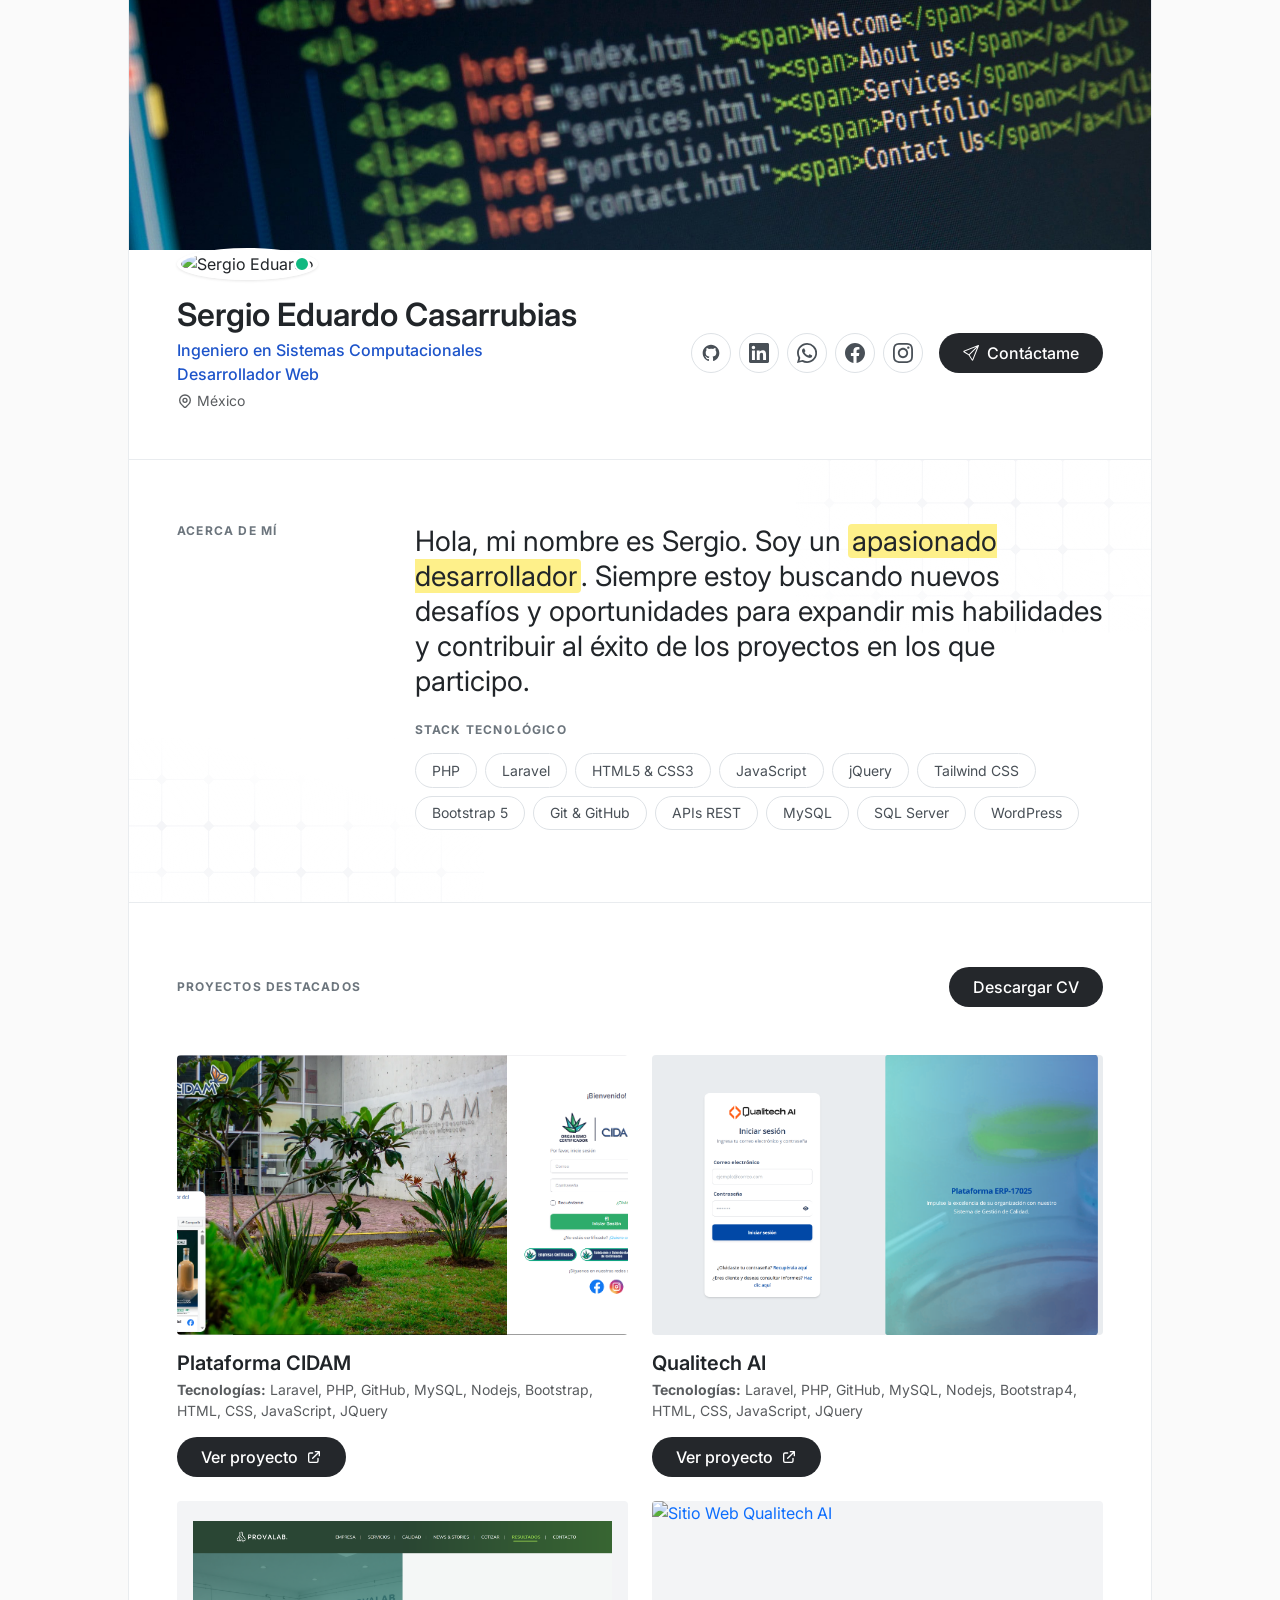
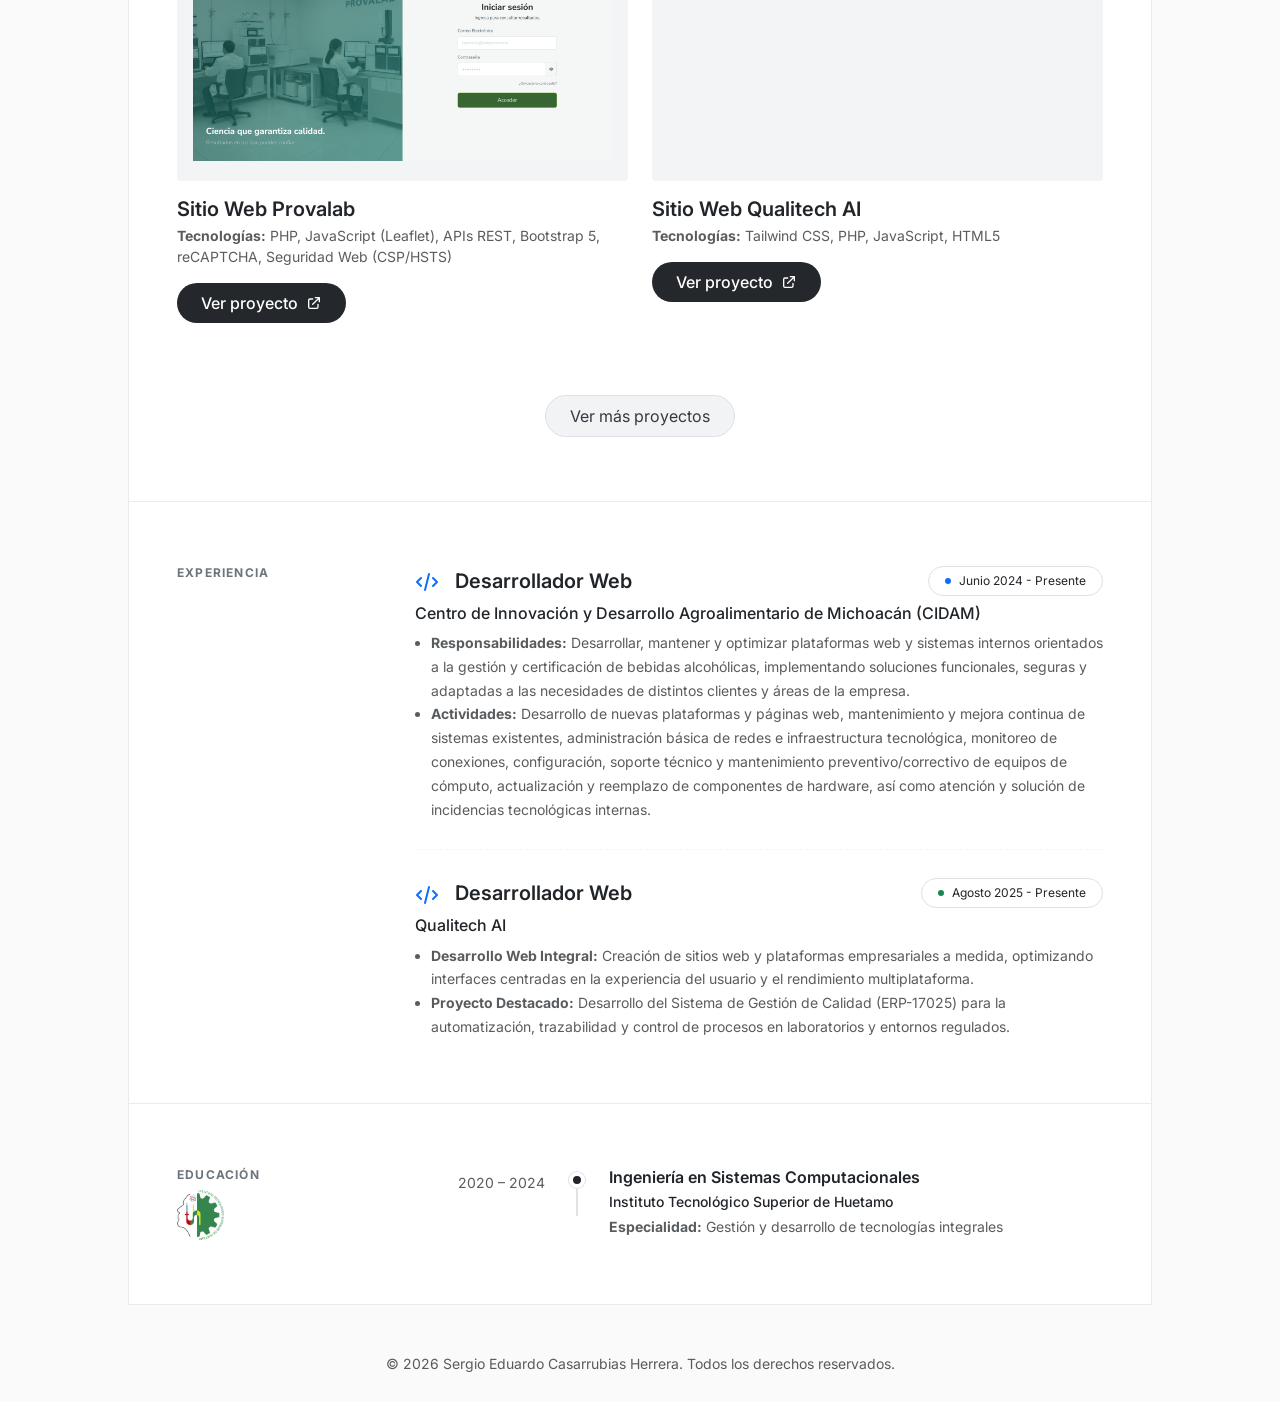
==== commit db021222: "feat: update 404 page and change text color to blue in index" ====
--- a/index.html
+++ b/index.html
@@ -51,7 +51,7 @@
 
             <div class="px-4 px-md-5 pb-5">
                 <div class="avatar-wrapper mb-3">
-                    <img src="src/images/hero-sec/WhatsApp Image 2026-04-06 at 1.34.43 PM.jpeg" alt="Sergio Eduardo"
+                    <img src="src/images/hero-sec/photo_profile.jpeg" alt="Sergio Eduardo"
                         class="avatar-img rounded-circle">
                     <span class="status-dot rounded-circle"></span>
                 </div>
@@ -59,7 +59,7 @@
                 <div class="d-flex flex-column flex-md-row justify-content-between align-items-md-center gap-4">
                     <div>
                         <h1 class="fs-2 fw-semibold mb-1">Sergio Eduardo Casarrubias</h1>
-                        <p class="text-purple fw-medium mb-1">
+                        <p class="text-blue fw-medium mb-1">
                             Ingeniero en Sistemas Computacionales <br>Desarrollador Web
                         </p>
                         <!--  <p class="text-purple fw-medium mb-1">Desarrollador Web</p> -->
@@ -331,7 +331,7 @@
                         </div>
                     </a>
                     <h3 class="fs-5 fw-semibold text-dark mb-1">Sistema de Citas - DIF Huetamo</h3>
-                   
+
                     <p class="text-muted small mb-3">
                         <strong>Tecnologías:</strong> HTML5, Bootstrap, CSS3, SQL Server
                     </p>
@@ -342,7 +342,7 @@
                                 d="M12 2C6.477 2 2 6.477 2 12c0 4.42 2.865 8.166 6.839 9.489.5.092.682-.217.682-.482 0-.237-.008-.866-.013-1.699-2.782.603-3.369-1.34-3.369-1.34-.454-1.156-1.11-1.462-1.11-1.462-.908-.62.069-.608.069-.608 1.003.07 1.531 1.03 1.531 1.03.892 1.529 2.341 1.087 2.91.831.092-.646.35-1.086.636-1.336-2.22-.253-4.555-1.11-4.555-4.943 0-1.091.39-1.984 1.029-2.683-.103-.253-.446-1.27.098-2.647 0 0 .84-.269 2.75 1.025A9.578 9.578 0 0112 6.836c.85.004 1.705.114 2.504.336 1.909-1.294 2.747-1.025 2.747-1.025.546 1.377.203 2.394.1 2.647.64.699 1.028 1.592 1.028 2.683 0 3.842-2.339 4.687-4.566 4.935.359.309.678.919.678 1.852 0 1.336-.012 2.415-.012 2.743 0 .267.18.578.688.48C19.138 20.161 22 16.418 22 12c0-5.523-4.477-10-10-10z" />
                         </svg>
                         Ver en GitHub
-                    </a> 
+                    </a>
                 </div>
 
                 <div class="col-12 col-md-6 work-card proyecto-extra" role="button">
@@ -354,14 +354,14 @@
                     <h3 class="fs-5 fw-semibold text-dark mb-1">Check Intime</h3>
                     <p class="text-muted small"><strong>Tecnologías:</strong> Visual Studio con Windows Forms, C#, SQL
                         Server</p>
-                     <a href="https://github.com/Sergio-eduardo500/check-intime.git" target="_blank"
+                    <a href="https://github.com/Sergio-eduardo500/check-intime.git" target="_blank"
                         class="btn-contacto rounded-pill btn-sm d-inline-flex align-items-center gap-2 px-4 py-2 text-decoration-none fw-medium">
                         <svg width="16" height="16" fill="currentColor" viewBox="0 0 24 24">
                             <path fill-rule="evenodd" clip-rule="evenodd"
                                 d="M12 2C6.477 2 2 6.477 2 12c0 4.42 2.865 8.166 6.839 9.489.5.092.682-.217.682-.482 0-.237-.008-.866-.013-1.699-2.782.603-3.369-1.34-3.369-1.34-.454-1.156-1.11-1.462-1.11-1.462-.908-.62.069-.608.069-.608 1.003.07 1.531 1.03 1.531 1.03.892 1.529 2.341 1.087 2.91.831.092-.646.35-1.086.636-1.336-2.22-.253-4.555-1.11-4.555-4.943 0-1.091.39-1.984 1.029-2.683-.103-.253-.446-1.27.098-2.647 0 0 .84-.269 2.75 1.025A9.578 9.578 0 0112 6.836c.85.004 1.705.114 2.504.336 1.909-1.294 2.747-1.025 2.747-1.025.546 1.377.203 2.394.1 2.647.64.699 1.028 1.592 1.028 2.683 0 3.842-2.339 4.687-4.566 4.935.359.309.678.919.678 1.852 0 1.336-.012 2.415-.012 2.743 0 .267.18.578.688.48C19.138 20.161 22 16.418 22 12c0-5.523-4.477-10-10-10z" />
                         </svg>
                         Ver en GitHub
-                    </a> 
+                    </a>
                 </div>
 
                 <div class="col-12 col-md-6 work-card proyecto-extra">
@@ -425,18 +425,25 @@
                             <span
                                 class="badge bg-white text-dark border rounded-pill fw-normal px-3 py-2 d-flex align-items-center gap-2">
                                 <span class="bg-primary rounded-circle" style="width: 6px; height: 6px;"></span>
-                                Junio 2024 - Mayo 2026
+                                Junio 2024 - Presente
                             </span>
                         </div>
 
                         <h4 class="fs-6 text-dark mb-2">Centro de Innovación y Desarrollo Agroalimentario de Michoacán
                             (CIDAM)</h4>
 
-                        <ul class="text-muted small ps-3 mb-0" style="line-height: 1.7;">
-                            <li><strong>Responsabilidades:</strong> Desarrollar y mantener la plataforma web para la
-                                empresa para el uso de certificación de bebidas alcohólicas.</li>
-                            <li><strong>Actividades:</strong> Mejorar la eficiencia y el mantenimiento general de la
-                                plataforma.</li>
+                        <ul class="text-muted small ps-3 mb-0 line-1-7">
+                            <li> <strong>Responsabilidades:</strong> Desarrollar, mantener y optimizar plataformas web y
+                                sistemas internos orientados a la gestión y certificación de bebidas alcohólicas,
+                                implementando soluciones funcionales, seguras y adaptadas a las necesidades de distintos
+                                clientes y áreas de la empresa.</li>
+                            <li> <strong>Actividades:</strong> Desarrollo de nuevas plataformas y páginas web,
+                                mantenimiento y mejora continua de sistemas existentes, administración básica de redes e
+                                infraestructura tecnológica, monitoreo de conexiones,
+                                configuración, soporte técnico y mantenimiento
+                                preventivo/correctivo de equipos de cómputo,
+                                actualización y reemplazo de componentes de hardware, así como atención y solución de
+                                incidencias tecnológicas internas.</li>
                         </ul>
                     </div>
 
@@ -461,27 +468,29 @@
                                 Agosto 2025 - Presente </span>
                         </div>
                         <h4 class="fs-6 text-dark mb-2">Qualitech AI</h4>
-                        <ul class="text-muted small ps-3 mb-0" style="line-height: 1.7;">
-                            <li><strong>Proyecto Principal:</strong> Desarrollo del Sistema de Gestión de Calidad
+                        <ul class="text-muted small ps-3 mb-0 line-1-7">
+                            <li><strong>Desarrollo Web Integral:</strong> Creación de sitios web y
+                                plataformas empresariales a medida, optimizando interfaces centradas en la experiencia
+                                del usuario y el rendimiento multiplataforma.</li>
+                            <li><strong>Proyecto Destacado:</strong> Desarrollo del Sistema de Gestión de Calidad
                                 (ERP-17025) para la automatización, trazabilidad y control de procesos en laboratorios y
                                 entornos regulados.</li>
-                            <li><strong>Actividades:</strong> Creación de plataformas empresariales a medida, desarrollo
-                                de sitios web desde cero y optimización de interfaces centradas en la experiencia del
-                                usuario.</li>
-                            <li><strong>Tecnologías:</strong> PHP, Laravel, JavaScript, HTML5 y CSS3.</li>
+                            <!-- <li><strong>Tecnologías:</strong> PHP, Laravel, JavaScript, HTML5 y CSS3.</li> -->
                         </ul>
                     </div>
 
                 </div>
             </div>
         </section>
-
 
         <section class="section-padding border-bottom border-light-subtle">
             <div class="row">
                 <div class="col-12 col-md-3 mb-4 mb-md-0">
                     <h2 class="section-title">Educación</h2>
-                </div>
+                    <img src="src/images/tec.png" alt="Tec" class="logo-tec">
+                </div>
+
+
                 <div class="col-12 col-md-9 timeline-container">
                     <div class="timeline-line"></div>
 
@@ -505,6 +514,7 @@
 
 
 
+
     </main>
     <footer class="py-4 mt-4 text-center text-muted small">
         <p class="mb-1">&copy; 2026 Sergio Eduardo Casarrubias Herrera. Todos los derechos reservados.</p>
--- a/src/styles/style.css
+++ b/src/styles/style.css
@@ -61,8 +61,8 @@
     color: #6c757d;
 }
 
-.text-purple {
-    color: #7C3AED;
+.text-blue {
+    color: #1d54ca;
 }
 
 .bg-highlight {
@@ -94,7 +94,7 @@
     border-color: #ced4da;
 }
 .btn-contacto {
-    background: #343a40; /* gris oscuro elegante */
+    background: #24272b; /* gris oscuro elegante */
     color: #fff;
     border: none;
     border-radius: 50px;
@@ -221,6 +221,14 @@
     position: relative;
     z-index: 2;
 }
+.logo-tec {
+    height: 50px;
+    width: auto;
+}
+
+.line-1-7 {
+    line-height: 1.7;
+}
 
 @media (max-width: 767px) {
 
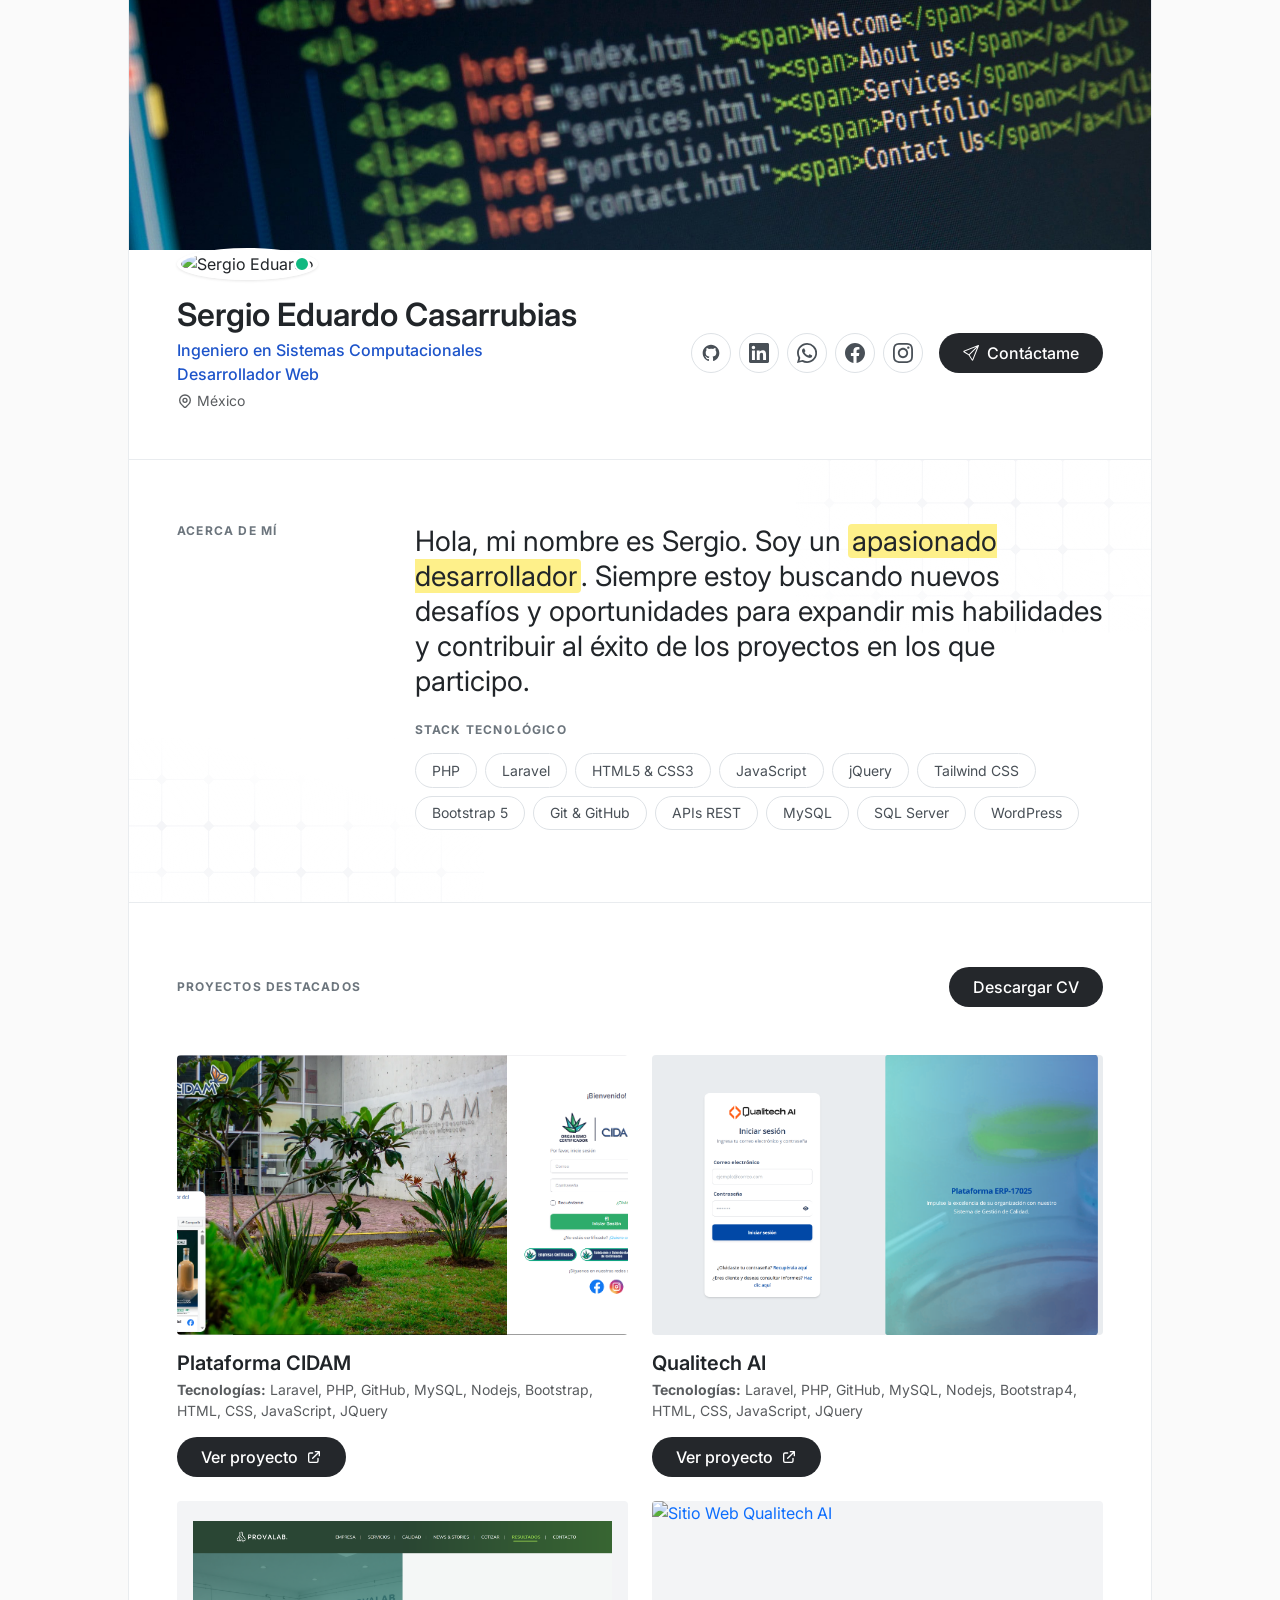
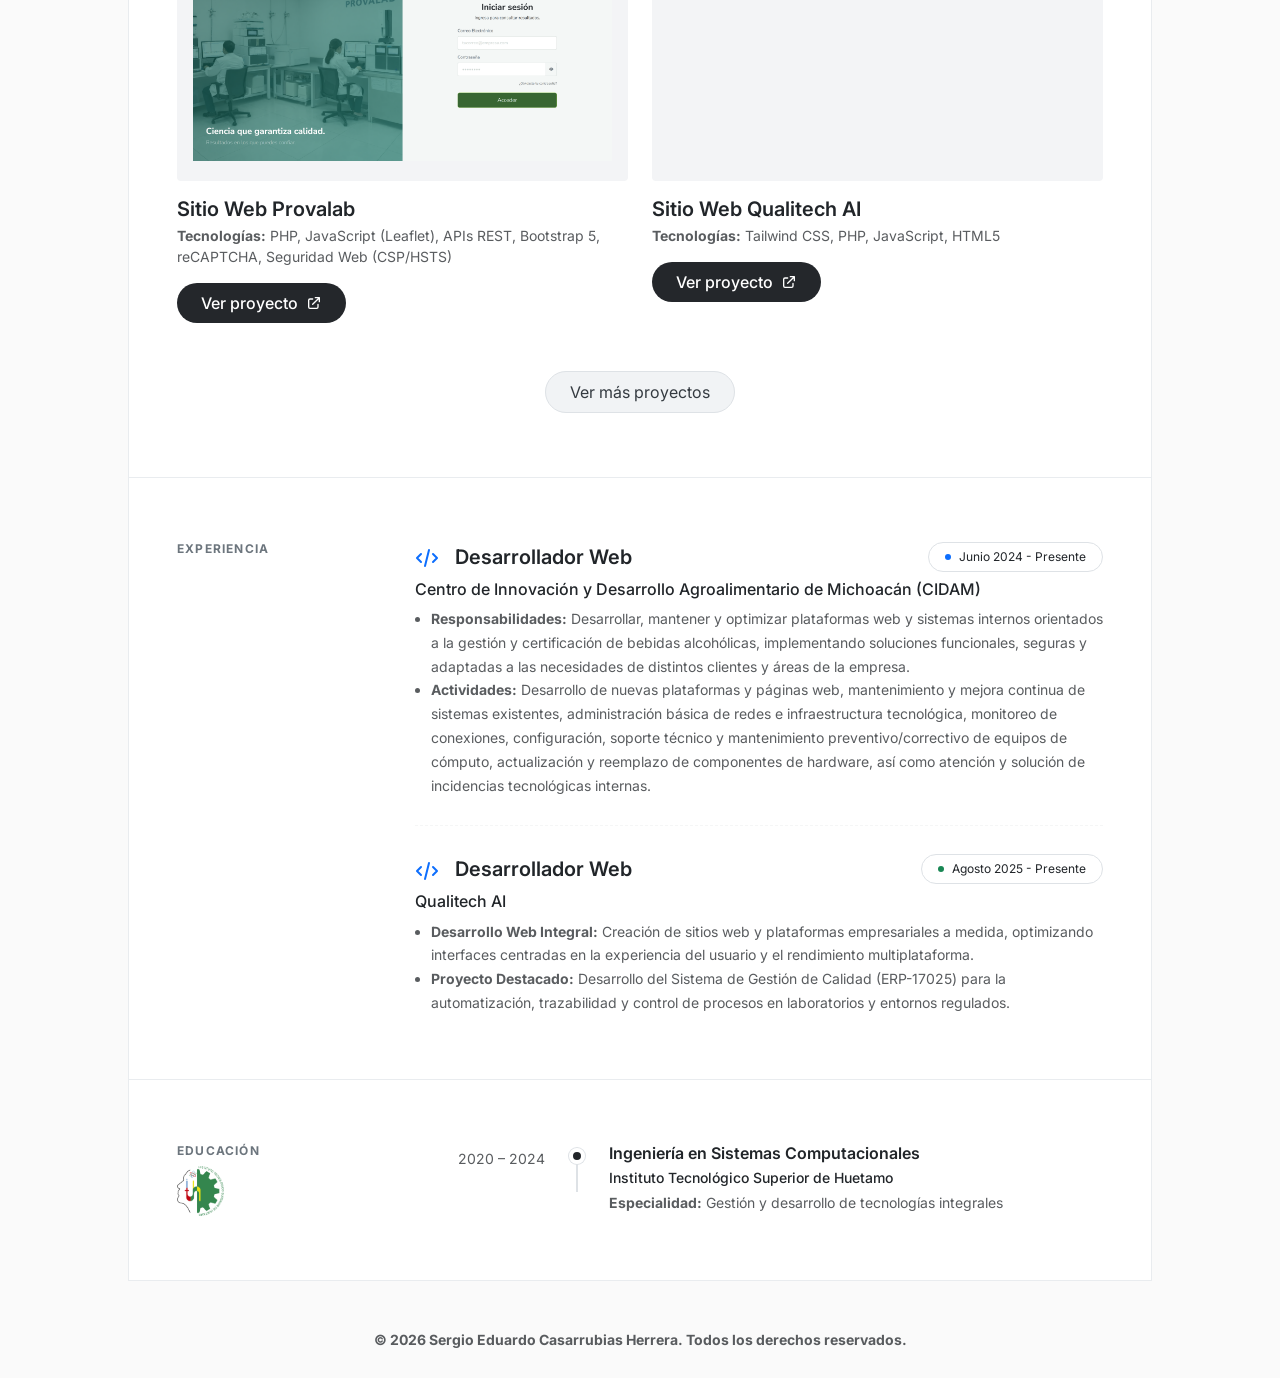
==== commit c7973095: "fix: update GitHub links and improve footer formatting" ====
--- a/index.html
+++ b/index.html
@@ -18,19 +18,19 @@
     <meta property="og:title" content="Sergio Eduardo | Desarrollador Web">
     <meta property="og:description"
         content="Portafolio profesional con proyectos en Laravel, PHP y desarrollo web moderno.">
-    <meta property="og:image" content="https://sergio-eduardo500.github.io/porta/src/images/logo.png">
-    <meta property="og:url" content="https://sergio-eduardo500.github.io/porta/">
+    <meta property="og:image" content="https://sergioedch.github.io/porta/src/images/logo.png">
+    <meta property="og:url" content="https://sergioedch.github.io/porta/">
     <meta property="og:type" content="website">
 
     <meta name="twitter:card" content="summary_large_image">
     <meta name="twitter:title" content="Sergio Eduardo | Desarrollador Web">
     <meta name="twitter:description" content="Portafolio profesional con proyectos en Laravel y PHP.">
-    <meta name="twitter:image" content="https://sergio-eduardo500.github.io/porta/src/images/logo.png">
+    <meta name="twitter:image" content="https://sergioedch.github.io/porta/src/images/logo.png">
 
     <meta name="robots" content="index, follow">
     <meta name="theme-color" content="#A1A1A1">
 
-    <link rel="canonical" href="https://sergio-eduardo500.github.io/porta/">
+    <link rel="canonical" href="https://sergioedch.github.io/porta/">
     <link rel="apple-touch-icon" href="src/images/logo.png">
     <link rel="icon" href="src/images/logo.png" type="image/png">
 
@@ -77,7 +77,7 @@
 
                     <div class="d-flex align-items-center gap-2 flex-wrap flex-md-nowrap">
 
-                        <a href="https://github.com/Sergio-eduardo500" target="_blank" class="social-btn"
+                        <a href="https://github.com/sergioedch" target="_blank" class="social-btn"
                             title="GitHub">
                             <svg width="20" height="20" fill="currentColor" viewBox="0 0 24 24">
                                 <path fill-rule="evenodd" clip-rule="evenodd"
@@ -273,14 +273,13 @@
                     </a>
                 </div>
 
-                <div class="col-12 col-md-6 work-card proyecto-extra">
+               <!--  <div class="col-12 col-md-6 work-card proyecto-extra">
                     <a href="detalle.html?id=sitio-bordados" class="text-decoration-none d-block">
                         <div class="work-card-img-wrapper rounded-1 mb-3">
                             <img src="src/images/bordados/bordados.occidam.com_index.html.png"
                                 alt="Sitio Web Bordados Occidam" class="work-card-img">
                         </div>
                     </a>
-
 
                     <h3 class="fs-5 fw-semibold text-dark mb-1">Sitio Web Bordados</h3>
 
@@ -297,7 +296,7 @@
                                 d="M10 6H6a2 2 0 00-2 2v10a2 2 0 002 2h10a2 2 0 002-2v-4M14 4h6m0 0v6m0-6L10 14"></path>
                         </svg>
                     </a>
-                </div>
+                </div> -->
 
                 <div class="col-12 col-md-6 work-card proyecto-extra">
                     <a href="detalle.html?id=sitio-gan-campo" class="text-decoration-none d-block">
@@ -335,7 +334,7 @@
                     <p class="text-muted small mb-3">
                         <strong>Tecnologías:</strong> HTML5, Bootstrap, CSS3, SQL Server
                     </p>
-                    <a href="https://github.com/Sergio-eduardo500/AppDIF-Huetamo.git" target="_blank"
+                    <a href="https://github.com/sergioedch/AppDIF-Huetamo.git" target="_blank"
                         class="btn-contacto rounded-pill btn-sm d-inline-flex align-items-center gap-2 px-4 py-2 text-decoration-none fw-medium">
                         <svg width="16" height="16" fill="currentColor" viewBox="0 0 24 24">
                             <path fill-rule="evenodd" clip-rule="evenodd"
@@ -354,7 +353,7 @@
                     <h3 class="fs-5 fw-semibold text-dark mb-1">Check Intime</h3>
                     <p class="text-muted small"><strong>Tecnologías:</strong> Visual Studio con Windows Forms, C#, SQL
                         Server</p>
-                    <a href="https://github.com/Sergio-eduardo500/check-intime.git" target="_blank"
+                    <a href="https://github.com/sergioedch/check-intime.git" target="_blank"
                         class="btn-contacto rounded-pill btn-sm d-inline-flex align-items-center gap-2 px-4 py-2 text-decoration-none fw-medium">
                         <svg width="16" height="16" fill="currentColor" viewBox="0 0 24 24">
                             <path fill-rule="evenodd" clip-rule="evenodd"
@@ -382,7 +381,7 @@
                         <strong>Tecnologías:</strong> Node.js, Express (EJS), MySQL, JavaScript, Bootstrap, HTML5 y CSS.
                     </p>
 
-                    <!--  <a href="https://github.com/Sergio-eduardo500/TU_REPOSITORIO" target="_blank"
+                    <!--  <a href="https://github.com/sergioedch/TU_REPOSITORIO" target="_blank"
                         class="btn btn-dark rounded-pill btn-sm d-inline-flex align-items-center gap-2 px-4 py-2 text-decoration-none fw-medium">
                         <svg width="16" height="16" fill="currentColor" viewBox="0 0 24 24">
                             <path fill-rule="evenodd" clip-rule="evenodd"
@@ -517,7 +516,7 @@
 
     </main>
     <footer class="py-4 mt-4 text-center text-muted small">
-        <p class="mb-1">&copy; 2026 Sergio Eduardo Casarrubias Herrera. Todos los derechos reservados.</p>
+        <p class="mb-1"><b>&copy; 2026 Sergio Eduardo Casarrubias Herrera. Todos los derechos reservados.</b></p>
         <p class="mb-0">
         </p>
     </footer>
